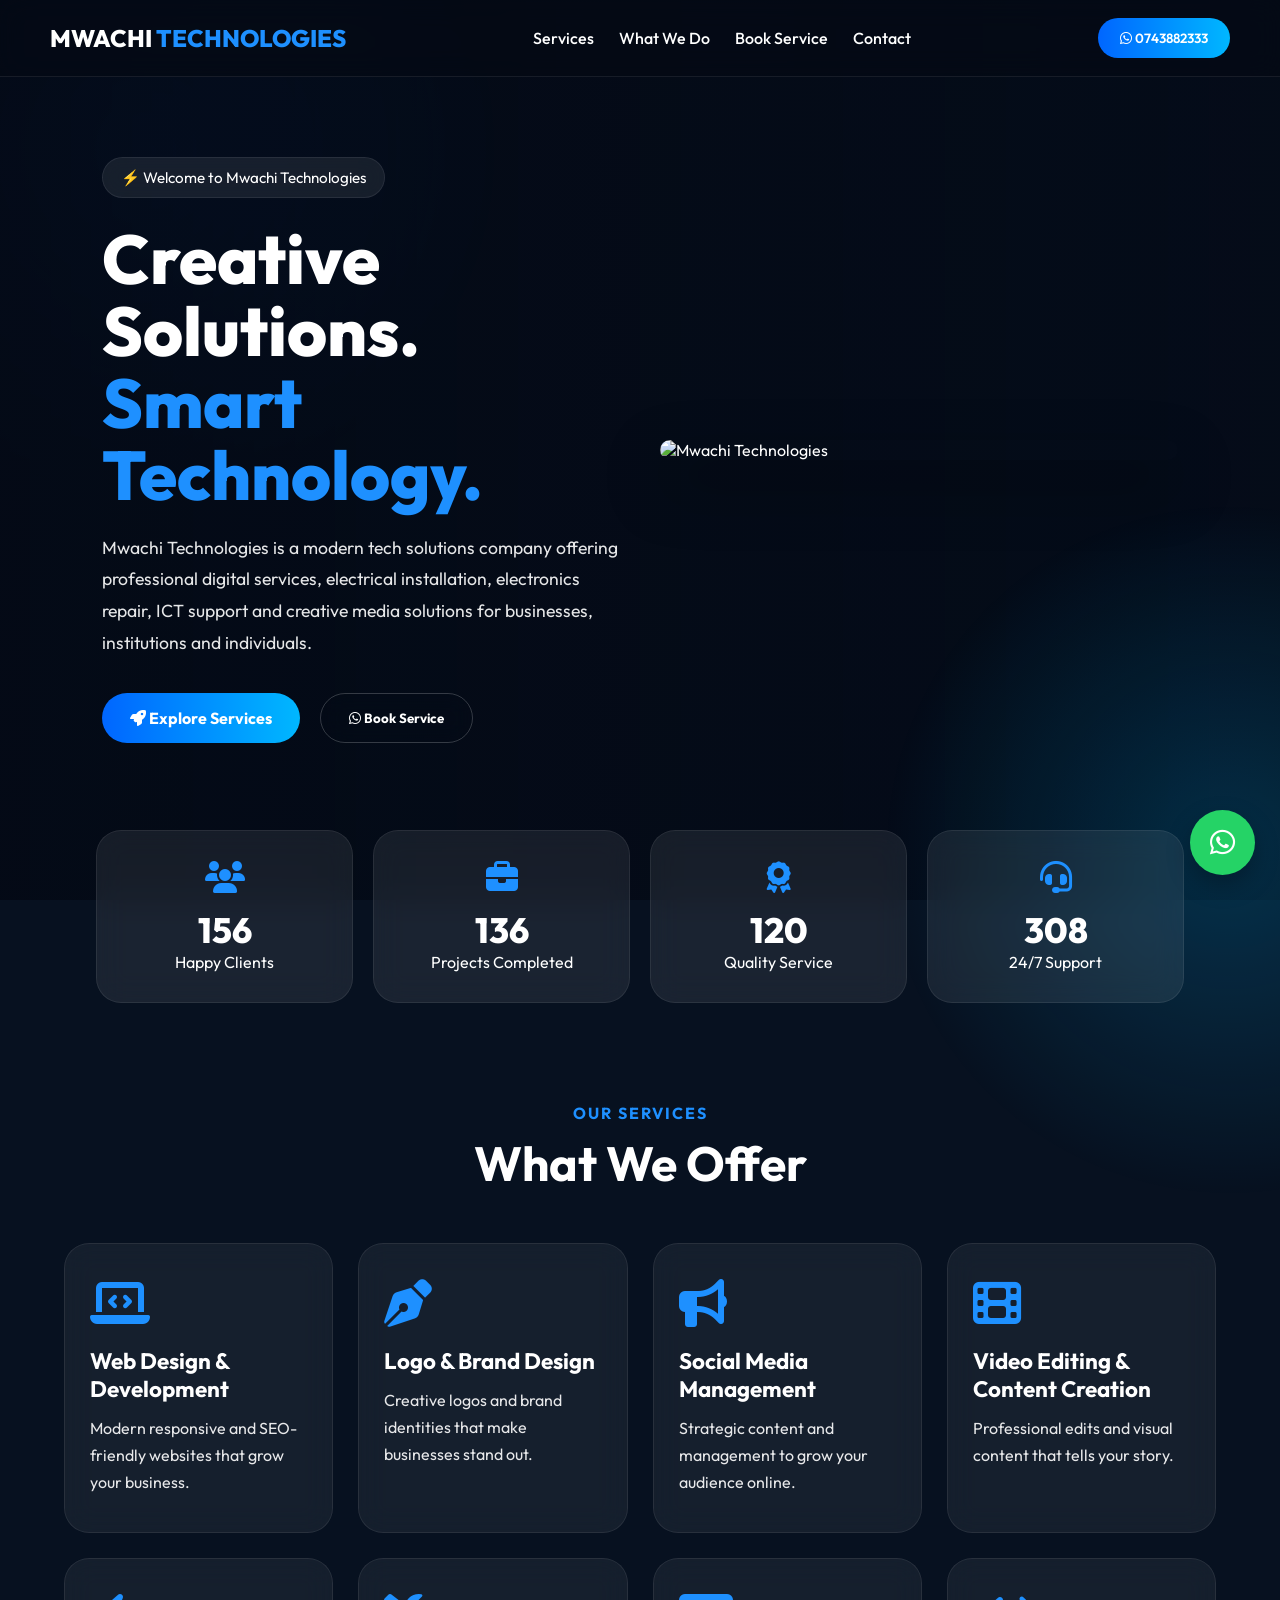
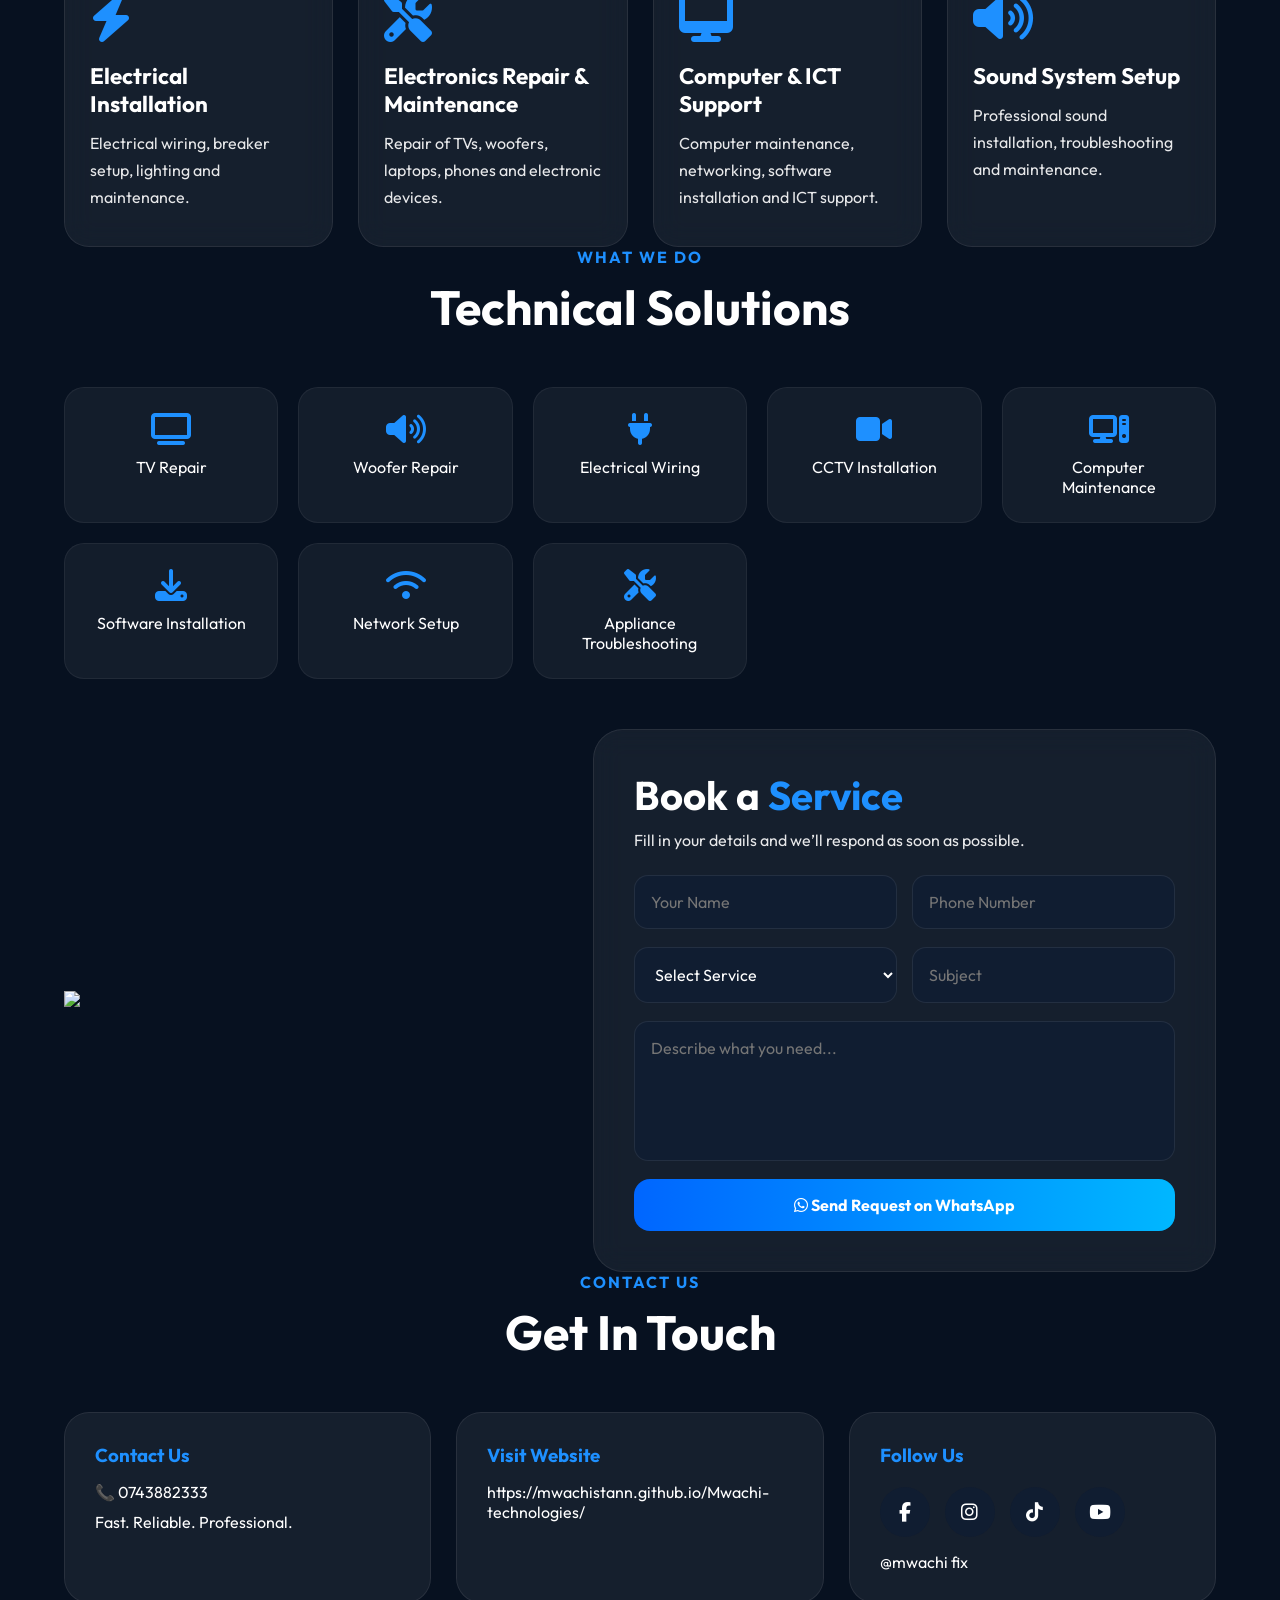
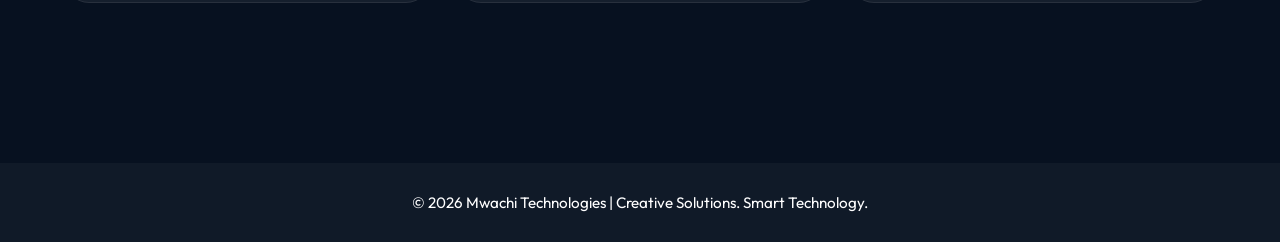
==== index.html @ 1b91a460 "Add files via upload" ====
<!DOCTYPE html>
<html lang="en">
<head>

<meta charset="UTF-8">
<meta name="viewport" content="width=device-width, initial-scale=1.0">

<title>Mwachi Technologies</title>

<!-- GOOGLE FONT -->
<link rel="preconnect" href="https://fonts.googleapis.com">
<link href="https://fonts.googleapis.com/css2?family=Outfit:wght@300;400;500;600;700;800&display=swap" rel="stylesheet">

<!-- FONT AWESOME -->
<link rel="stylesheet"
href="https://cdnjs.cloudflare.com/ajax/libs/font-awesome/6.5.2/css/all.min.css"/>

<!-- AOS -->
<link rel="stylesheet"
href="https://unpkg.com/aos@2.3.4/dist/aos.css"/>

<style>

*{
margin:0;
padding:0;
box-sizing:border-box;
font-family:'Outfit',sans-serif;
scroll-behavior:smooth;
}

body{
background:#071120;
color:white;
overflow-x:hidden;
}

/* BACKGROUND LIGHT EFFECTS */

body::before{
content:'';
position:fixed;
width:700px;
height:700px;
background:radial-gradient(circle,#0066ff55,transparent 70%);
top:-200px;
left:-200px;
z-index:-2;
}

body::after{
content:'';
position:fixed;
width:700px;
height:700px;
background:radial-gradient(circle,#00b7ff33,transparent 70%);
bottom:-300px;
right:-300px;
z-index:-2;
}

/* ================= HEADER ================= */

header{
position:fixed;
top:0;
left:0;
width:100%;
padding:18px 50px;
display:flex;
justify-content:space-between;
align-items:center;
background:rgba(5,10,20,0.75);
backdrop-filter:blur(14px);
z-index:1000;
border-bottom:1px solid rgba(255,255,255,0.08);
}

.logo{
display:flex;
align-items:center;
gap:12px;
}

.logo h1{
font-size:1.5rem;
font-weight:800;
line-height:1;
}

.logo span{
color:#1e90ff;
}

nav{
display:flex;
gap:25px;
}

nav button{
background:none;
border:none;
color:white;
font-size:1rem;
cursor:pointer;
transition:0.3s;
font-weight:500;
}

nav button:hover{
color:#1e90ff;
}

/* CONTACT BUTTON */

.header-btn{
background:linear-gradient(90deg,#0066ff,#00b7ff);
padding:12px 22px;
border-radius:30px;
border:none;
color:white;
font-weight:600;
cursor:pointer;
transition:0.3s;
}

.header-btn:hover{
transform:translateY(-3px);
}

/* ================= HERO ================= */

.hero{
min-height:100vh;
display:flex;
align-items:center;
justify-content:space-between;
padding:120px 8%;
gap:40px;
position:relative;
overflow:hidden;
}

/* VIDEO */

.bg-video{
position:absolute;
top:0;
left:0;
width:100%;
height:100%;
object-fit:cover;
z-index:-3;
opacity:0.22;
}

.hero-overlay{
position:absolute;
inset:0;
background:linear-gradient(
90deg,
rgba(4,10,22,0.95),
rgba(4,10,22,0.7)
);
z-index:-2;
}

/* LEFT */

.hero-left{
flex:1;
}

.tag{
display:inline-block;
padding:10px 18px;
border-radius:30px;
background:rgba(255,255,255,0.08);
border:1px solid rgba(255,255,255,0.08);
margin-bottom:25px;
font-size:0.95rem;
backdrop-filter:blur(10px);
}

.hero-left h2{
font-size:4.3rem;
line-height:1.05;
font-weight:800;
margin-bottom:20px;
}

.hero-left h2 span{
color:#1e90ff;
}

.hero-left p{
font-size:1.1rem;
line-height:1.8;
opacity:0.9;
max-width:650px;
}

/* BUTTONS */

.hero-buttons{
display:flex;
gap:20px;
margin-top:35px;
flex-wrap:wrap;
}

.btn-primary{
padding:15px 28px;
border:none;
border-radius:35px;
background:linear-gradient(90deg,#0066ff,#00b7ff);
color:white;
font-weight:700;
cursor:pointer;
font-size:1rem;
transition:0.3s;
}

.btn-primary:hover{
transform:translateY(-5px);
box-shadow:0 10px 30px rgba(0,102,255,0.4);
}

.btn-outline{
padding:15px 28px;
border-radius:35px;
background:transparent;
border:1px solid rgba(255,255,255,0.2);
color:white;
font-weight:700;
cursor:pointer;
transition:0.3s;
backdrop-filter:blur(12px);
}

.btn-outline:hover{
background:rgba(255,255,255,0.08);
}

/* HERO RIGHT */

.hero-right{
flex:1;
display:flex;
justify-content:center;
position:relative;
}

.hero-right img{
width:100%;
max-width:650px;
border-radius:30px;
box-shadow:0 25px 60px rgba(0,0,0,0.4);
}

/* ================= COUNTERS ================= */

.stats{
width:85%;
margin:auto;
margin-top:-70px;
display:grid;
grid-template-columns:repeat(auto-fit,minmax(180px,1fr));
gap:20px;
z-index:5;
position:relative;
}

.stat-card{
padding:30px 20px;
border-radius:25px;
background:rgba(255,255,255,0.08);
border:1px solid rgba(255,255,255,0.08);
backdrop-filter:blur(15px);
text-align:center;
transition:0.4s;
}

.stat-card:hover{
transform:translateY(-8px);
}

.stat-card i{
font-size:2rem;
margin-bottom:15px;
color:#1e90ff;
}

.counter{
font-size:2.2rem;
font-weight:800;
}

/* ================= CONTAINER ================= */

.container{
width:90%;
max-width:1200px;
margin:auto;
padding:100px 0;
}

/* ================= TITLES ================= */

.section-title{
text-align:center;
margin-bottom:50px;
}

.section-title span{
color:#1e90ff;
font-weight:700;
letter-spacing:2px;
}

.section-title h2{
font-size:3rem;
margin-top:10px;
}

/* ================= SERVICES ================= */

.grid{
display:grid;
grid-template-columns:repeat(auto-fit,minmax(250px,1fr));
gap:25px;
}

.service-card{
position:relative;
overflow:hidden;
padding:35px 25px;
border-radius:25px;
background:rgba(255,255,255,0.06);
border:1px solid rgba(255,255,255,0.08);
backdrop-filter:blur(14px);
transition:0.4s;
}

.service-card::before{
content:'';
position:absolute;
top:0;
left:-100%;
width:100%;
height:100%;
background:linear-gradient(
120deg,
transparent,
rgba(255,255,255,0.15),
transparent
);

transition:0.8s;
}

.service-card:hover::before{
left:100%;
}

.service-card:hover{
transform:translateY(-10px);
border-color:#1e90ff;
}

.service-card i{
font-size:3rem;
color:#1e90ff;
margin-bottom:20px;
}

.service-card h3{
font-size:1.4rem;
margin-bottom:12px;
}

.service-card p{
line-height:1.7;
opacity:0.9;
}

/* ================= WHAT WE DO ================= */

.what-grid{
display:grid;
grid-template-columns:repeat(auto-fit,minmax(180px,1fr));
gap:20px;
margin-top:30px;
}

.what-card{
padding:25px;
text-align:center;
border-radius:20px;
background:rgba(255,255,255,0.05);
border:1px solid rgba(255,255,255,0.06);
transition:0.3s;
}

.what-card:hover{
transform:translateY(-8px);
}

.what-card i{
font-size:2rem;
color:#1e90ff;
margin-bottom:12px;
}

/* ================= BOOKING ================= */

.booking{
display:grid;
grid-template-columns:1fr 1fr;
gap:40px;
align-items:center;
margin-top:50px;
}

.booking-left img{
width:100%;
max-width:450px;
}

.booking-right{
padding:40px;
border-radius:30px;
background:rgba(255,255,255,0.06);
backdrop-filter:blur(14px);
border:1px solid rgba(255,255,255,0.08);
}

.booking-right h2{
font-size:2.5rem;
margin-bottom:10px;
}

.booking-right h2 span{
color:#1e90ff;
}

.booking-right p{
opacity:0.9;
margin-bottom:25px;
}

/* FORM */

form{
display:flex;
flex-direction:column;
gap:18px;
}

.form-row{
display:grid;
grid-template-columns:1fr 1fr;
gap:15px;
}

form input,
form select,
form textarea{
padding:16px;
border:none;
outline:none;
border-radius:14px;
background:#101d31;
border:1px solid rgba(255,255,255,0.08);
color:white;
font-size:1rem;
}

form textarea{
height:140px;
resize:none;
}

form button{
padding:16px;
border:none;
border-radius:16px;
background:linear-gradient(90deg,#0066ff,#00b7ff);
color:white;
font-weight:700;
font-size:1rem;
cursor:pointer;
transition:0.3s;
}

form button:hover{
transform:translateY(-5px);
}

/* ================= CONTACT ================= */

.contact-grid{
display:grid;
grid-template-columns:repeat(auto-fit,minmax(250px,1fr));
gap:25px;
margin-top:50px;
}

.contact-card{
padding:30px;
border-radius:25px;
background:rgba(255,255,255,0.06);
border:1px solid rgba(255,255,255,0.08);
}

.contact-card h3{
margin-bottom:15px;
color:#1e90ff;
}

.socials{
display:flex;
gap:15px;
margin-top:20px;
}

.socials a{
width:50px;
height:50px;
display:flex;
justify-content:center;
align-items:center;
border-radius:50%;
background:#101d31;
color:white;
text-decoration:none;
font-size:1.2rem;
transition:0.3s;
}

.socials a:hover{
background:#1e90ff;
transform:translateY(-5px);
}

/* ================= FOOTER ================= */

footer{
padding:30px;
text-align:center;
margin-top:60px;
background:rgba(255,255,255,0.04);
font-size:0.95rem;
}

/* ================= WHATSAPP ================= */

.whatsapp{
position:fixed;
bottom:25px;
right:25px;
width:65px;
height:65px;
display:flex;
justify-content:center;
align-items:center;
background:#25D366;
border-radius:50%;
font-size:1.8rem;
cursor:pointer;
box-shadow:0 10px 25px rgba(0,0,0,0.3);
z-index:999;
}

/* ================= RESPONSIVE ================= */

@media(max-width:950px){

.hero{
flex-direction:column;
padding-top:140px;
text-align:center;
}

.hero-left h2{
font-size:3rem;
}

.booking{
grid-template-columns:1fr;
}

.form-row{
grid-template-columns:1fr;
}

nav{
display:none;
}

header{
padding:18px 20px;
}

}

</style>

</head>

<body>

<!-- HEADER -->

<header>

<div class="logo">
<h1>MWACHI <span>TECHNOLOGIES</span></h1>
</div>

<nav>
<button onclick="scrollToSec('services')">Services</button>
<button onclick="scrollToSec('what')">What We Do</button>
<button onclick="scrollToSec('booking')">Book Service</button>
<button onclick="scrollToSec('contact')">Contact</button>
</nav>

<button class="header-btn" onclick="openWhatsApp()">
<i class="fab fa-whatsapp"></i> 0743882333
</button>

</header>

<!-- HERO -->

<section class="hero">

<!-- VIDEO BACKGROUND -->
<video autoplay muted loop playsinline class="bg-video">
<source src="videos/tech.mp4" type="video/mp4">
</video>

<div class="hero-overlay"></div>

<!-- LEFT -->
<div class="hero-left" data-aos="fade-right">

<div class="tag">
⚡ Welcome to Mwachi Technologies
</div>

<h2>
Creative Solutions.<br>
<span>Smart Technology.</span>
</h2>

<p>
Mwachi Technologies is a modern tech solutions company
offering professional digital services, electrical installation,
electronics repair, ICT support and creative media solutions
for businesses, institutions and individuals.
</p>

<div class="hero-buttons">

<button class="btn-primary"
onclick="scrollToSec('services')">

<i class="fas fa-rocket"></i>
Explore Services

</button>

<button class="btn-outline"
onclick="openWhatsApp()">

<i class="fab fa-whatsapp"></i>
Book Service

</button>

</div>

</div>

<!-- RIGHT -->
<div class="hero-right" data-aos="fade-left">

<img src="images/poster1.png" alt="Mwachi Technologies">

</div>

</section>

<!-- COUNTERS -->

<div class="stats">

<div class="stat-card">
<i class="fas fa-users"></i>
<div class="counter" data-target="167">0</div>
<p>Happy Clients</p>
</div>

<div class="stat-card">
<i class="fas fa-briefcase"></i>
<div class="counter" data-target="136">0</div>
<p>Projects Completed</p>
</div>

<div class="stat-card">
<i class="fas fa-award"></i>
<div class="counter" data-target="120">0</div>
<p>Quality Service</p>
</div>

<div class="stat-card">
<i class="fas fa-headset"></i>
<div class="counter" data-target="365">0</div>
<p> 24/7 Support</p>
</div>

</div>

<div class="container">

<!-- SERVICES -->

<section id="services">

<div class="section-title">

<span>OUR SERVICES</span>

<h2>What We Offer</h2>

</div>

<div class="grid">

<div class="service-card" data-aos="fade-up">
<i class="fas fa-laptop-code"></i>
<h3>Web Design & Development</h3>
<p>
Modern responsive and SEO-friendly websites
that grow your business.
</p>
</div>

<div class="service-card" data-aos="fade-up">
<i class="fas fa-pen-nib"></i>
<h3>Logo & Brand Design</h3>
<p>
Creative logos and brand identities
that make businesses stand out.
</p>
</div>

<div class="service-card" data-aos="fade-up">
<i class="fas fa-bullhorn"></i>
<h3>Social Media Management</h3>
<p>
Strategic content and management
to grow your audience online.
</p>
</div>

<div class="service-card" data-aos="fade-up">
<i class="fas fa-film"></i>
<h3>Video Editing & Content Creation</h3>
<p>
Professional edits and visual content
that tells your story.
</p>
</div>

<div class="service-card" data-aos="fade-up">
<i class="fas fa-bolt"></i>
<h3>Electrical Installation</h3>
<p>
Electrical wiring, breaker setup,
lighting and maintenance.
</p>
</div>

<div class="service-card" data-aos="fade-up">
<i class="fas fa-tools"></i>
<h3>Electronics Repair & Maintenance</h3>
<p>
Repair of TVs, woofers, laptops,
phones and electronic devices.
</p>
</div>

<div class="service-card" data-aos="fade-up">
<i class="fas fa-desktop"></i>
<h3>Computer & ICT Support</h3>
<p>
Computer maintenance, networking,
software installation and ICT support.
</p>
</div>

<div class="service-card" data-aos="fade-up">
<i class="fas fa-volume-up"></i>
<h3>Sound System Setup</h3>
<p>
Professional sound installation,
troubleshooting and maintenance.
</p>
</div>

</div>

</section>

<!-- WHAT WE DO -->

<section id="what">

<div class="section-title">

<span>WHAT WE DO</span>

<h2>Technical Solutions</h2>

</div>

<div class="what-grid">

<div class="what-card">
<i class="fas fa-tv"></i>
<p>TV Repair</p>
</div>

<div class="what-card">
<i class="fas fa-volume-up"></i>
<p>Woofer Repair</p>
</div>

<div class="what-card">
<i class="fas fa-plug"></i>
<p>Electrical Wiring</p>
</div>

<div class="what-card">
<i class="fas fa-video"></i>
<p>CCTV Installation</p>
</div>

<div class="what-card">
<i class="fas fa-computer"></i>
<p>Computer Maintenance</p>
</div>

<div class="what-card">
<i class="fas fa-download"></i>
<p>Software Installation</p>
</div>

<div class="what-card">
<i class="fas fa-wifi"></i>
<p>Network Setup</p>
</div>

<div class="what-card">
<i class="fas fa-screwdriver-wrench"></i>
<p>Appliance Troubleshooting</p>
</div>

</div>

</section>

<!-- BOOKING -->

<section id="booking">

<div class="booking">

<div class="booking-left" data-aos="fade-right">

<img src="images/poster1.png">

</div>

<div class="booking-right" data-aos="fade-left">

<h2>
Book a <span>Service</span>
</h2>

<p>
Fill in your details and we’ll respond
as soon as possible.
</p>

<form onsubmit="sendToWhatsApp(event)">

<div class="form-row">

<input type="text"
id="name"
placeholder="Your Name"
required>

<input type="tel"
id="phone"
placeholder="Phone Number"
required>

</div>

<div class="form-row">

<select id="service" required>

<option value="">
Select Service
</option>

<option>
Website Development
</option>

<option>
Logo Design
</option>

<option>
Social Media Management
</option>

<option>
Electronics Repair
</option>

<option>
Electrical Installation
</option>

<option>
ICT Support
</option>

</select>

<input type="text"
id="subject"
placeholder="Subject">

</div>

<textarea
id="message"
placeholder="Describe what you need..."
required></textarea>

<button type="submit">

<i class="fab fa-whatsapp"></i>
Send Request on WhatsApp

</button>

</form>

</div>

</div>

</section>

<!-- CONTACT -->

<section id="contact">

<div class="section-title">

<span>CONTACT US</span>

<h2>Get In Touch</h2>

</div>

<div class="contact-grid">

<div class="contact-card">

<h3>Contact Us</h3>

<p>
📞 0743882333
</p>

<p style="margin-top:10px;">
Fast. Reliable. Professional.
</p>

</div>

<div class="contact-card">

<h3>Visit Website</h3>

<p>
https://mwachistann.github.io/Mwachi-technologies/
</p>

</div>

<div class="contact-card">

<h3>Follow Us</h3>

<div class="socials">

<a href="#">
<i class="fab fa-facebook-f"></i>
</a>

<a href="#">
<i class="fab fa-instagram"></i>
</a>

<a href="#">
<i class="fab fa-tiktok"></i>
</a>

<a href="#">
<i class="fab fa-youtube"></i>
</a>

</div>

<p style="margin-top:15px;">
@mwachi fix
</p>

</div>

</div>

</section>

</div>

<!-- FOOTER -->

<footer>
© 2026 Mwachi Technologies | Creative Solutions. Smart Technology.
</footer>

<!-- WHATSAPP -->

<div class="whatsapp" onclick="openWhatsApp()">

<i class="fab fa-whatsapp"></i>

</div>

<!-- AOS -->

<script src="https://unpkg.com/aos@2.3.4/dist/aos.js"></script>

<script>

/* AOS */

AOS.init({
duration:1000,
once:true
});

/* COUNTER */

const counters = document.querySelectorAll('.counter');

counters.forEach(counter=>{

counter.innerText='0';

const updateCounter=()=>{

const target=+counter.getAttribute('data-target');

const c=+counter.innerText;

const increment=target/100;

if(c<target){

counter.innerText=`${Math.ceil(c+increment)}`;

setTimeout(updateCounter,20);

}else{

counter.innerText=target;

}

};

updateCounter();

});

/* SCROLL */

function scrollToSec(id){

document.getElementById(id).scrollIntoView({
behavior:'smooth'
});

}

/* WHATSAPP */

function openWhatsApp(){

let msg=encodeURIComponent(
"Hello Mwachi Technologies, I would like more information about your services."
);

window.open(
"https://wa.me/254743882333?text="+msg,
'_blank'
);

}

/* FORM */

function sendToWhatsApp(e){

e.preventDefault();

let name=
document.getElementById('name').value;

let phone=
document.getElementById('phone').value;

let service=
document.getElementById('service').value;

let subject=
document.getElementById('subject').value;

let message=
document.getElementById('message').value;

let text=
`Hello Mwachi Technologies,

Name: ${name}
Phone: ${phone}
Service: ${service}
Subject: ${subject}
Details: ${message}`;

window.open(
`https://wa.me/254743882333?text=${encodeURIComponent(text)}`,
'_blank'
);

}

</script>

</body>
</html>
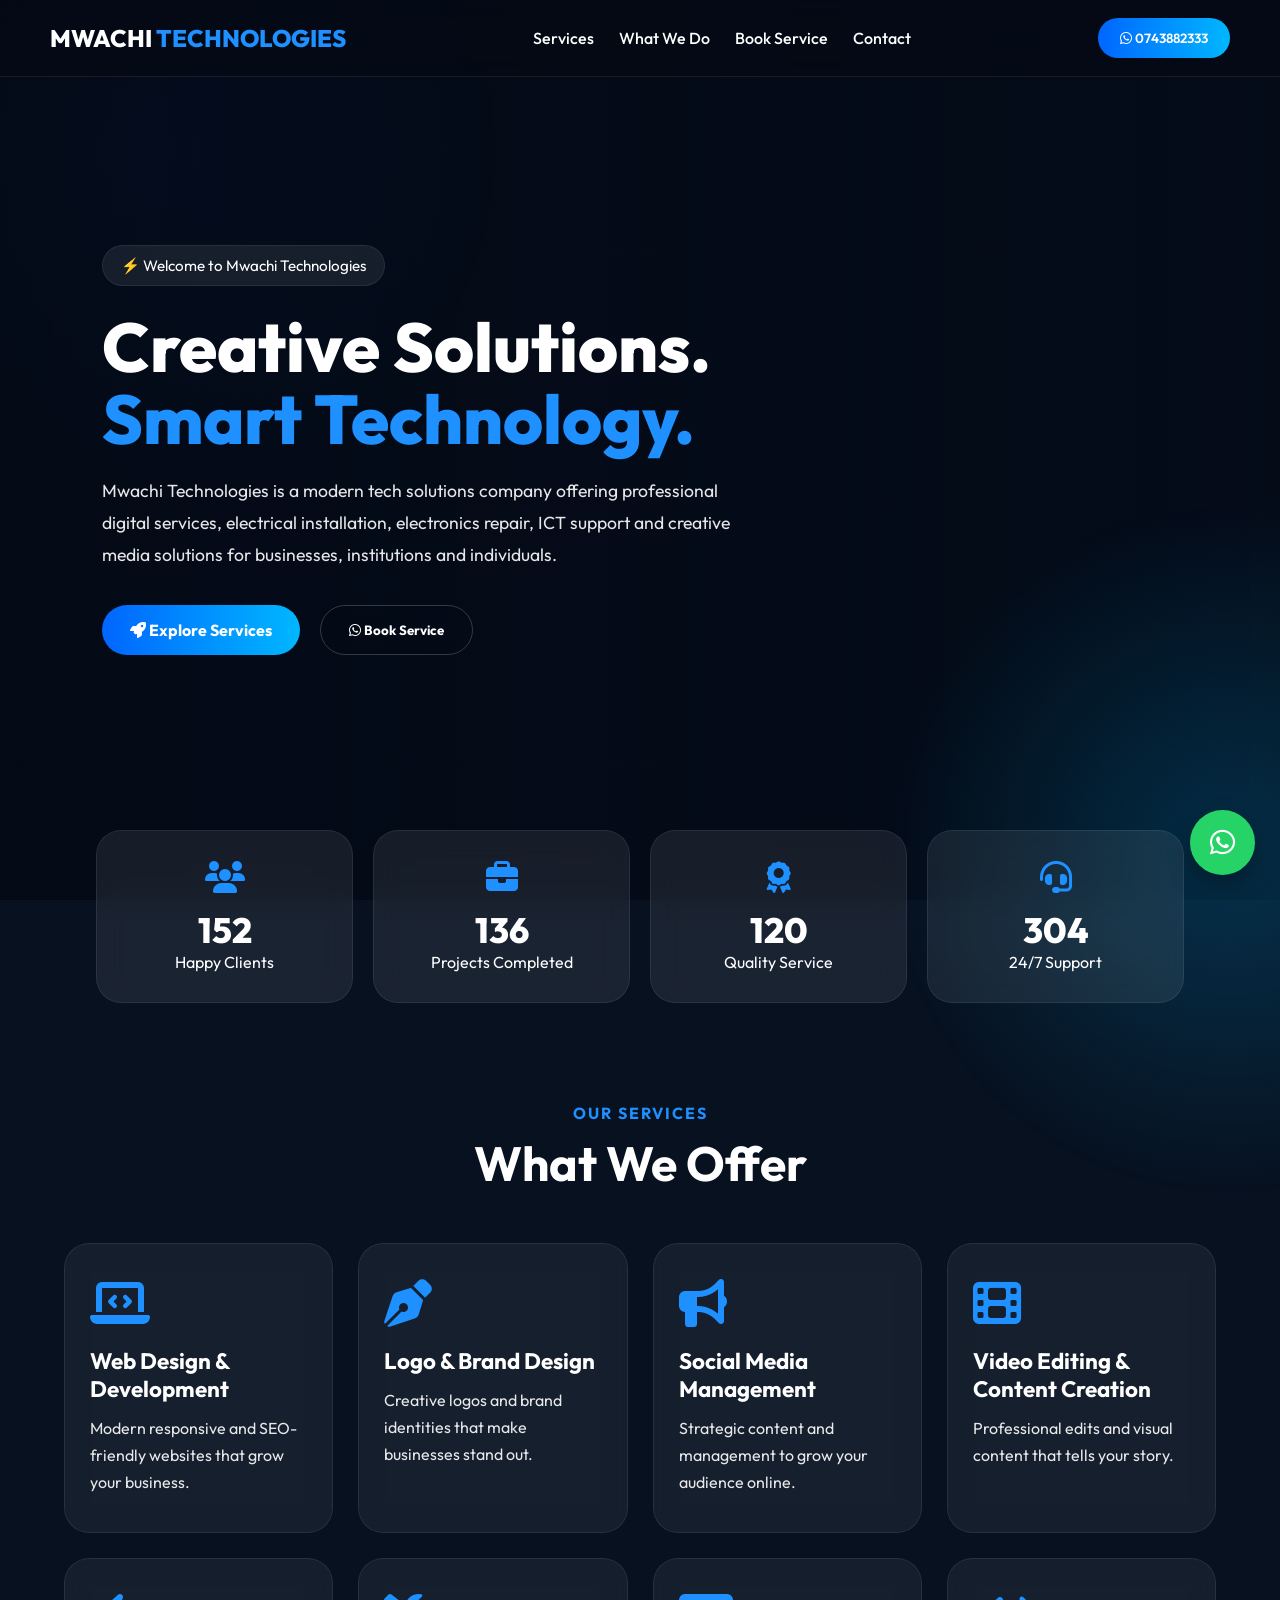
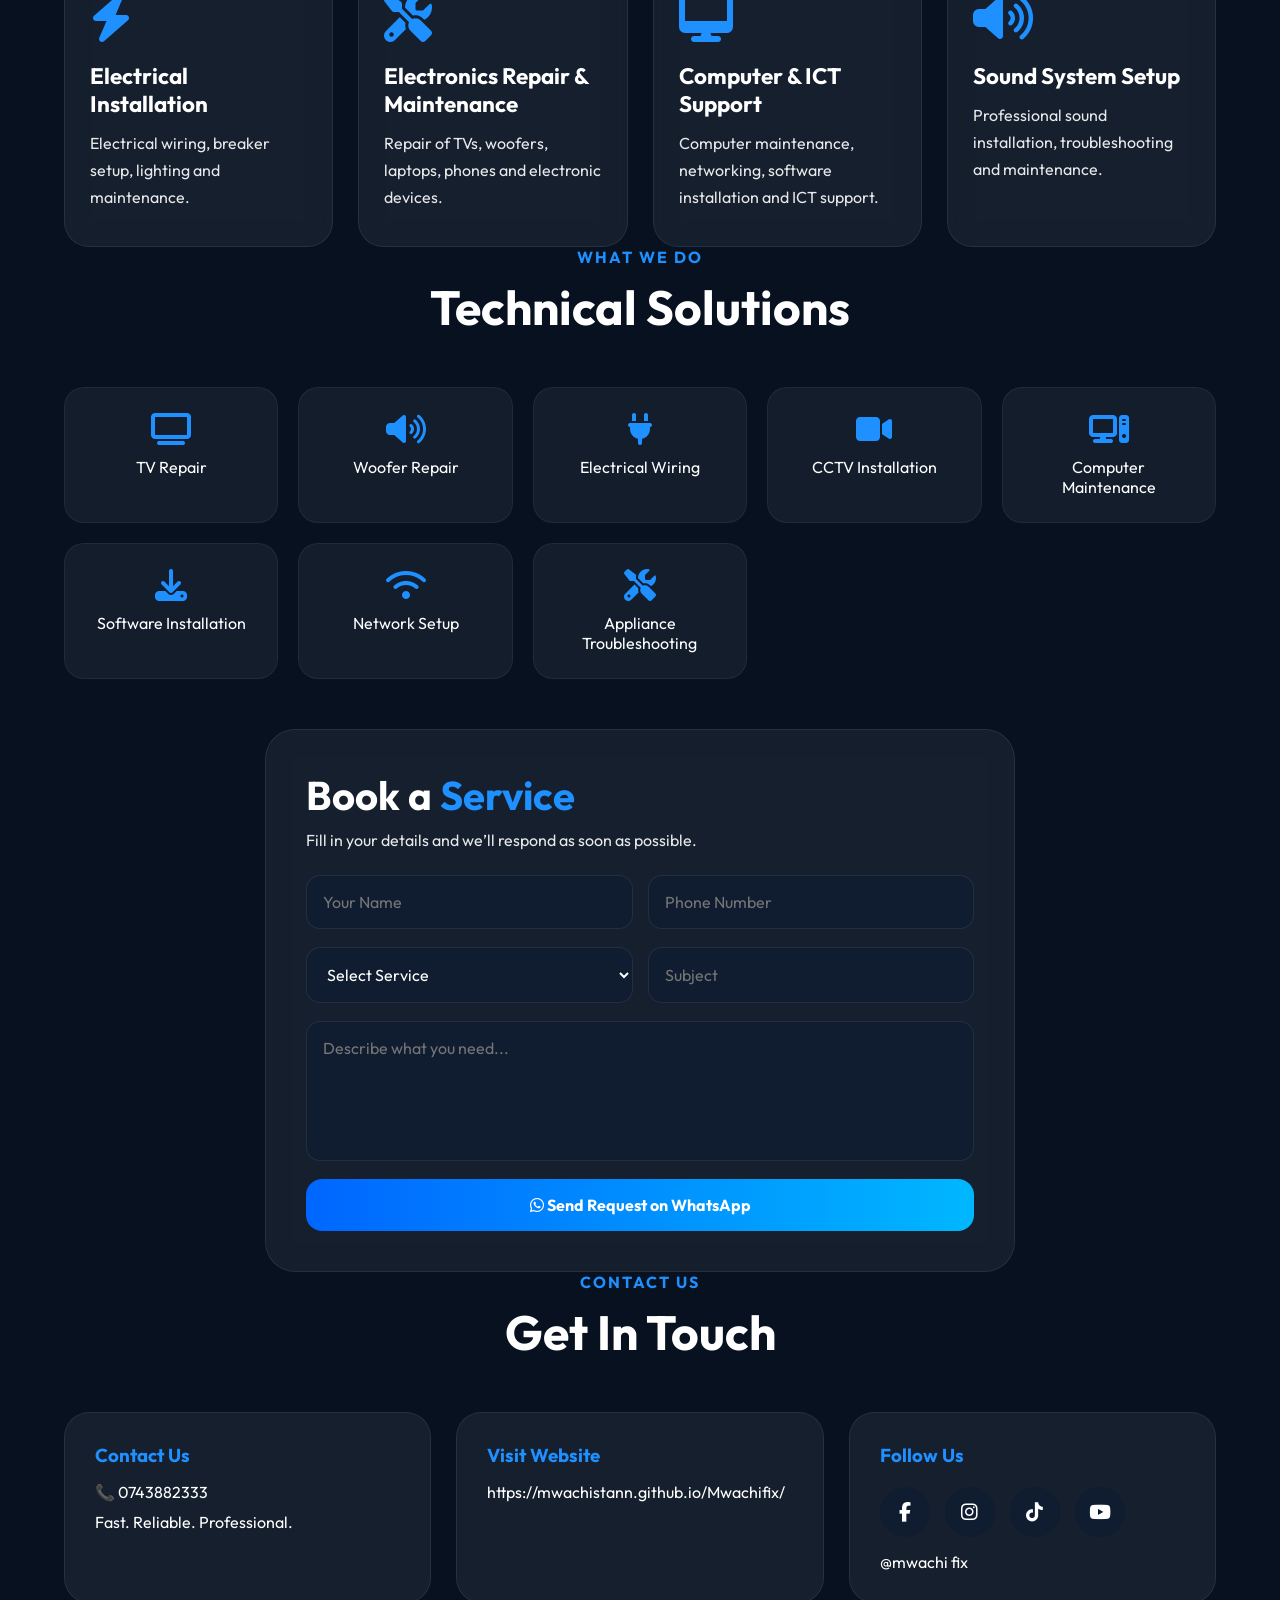
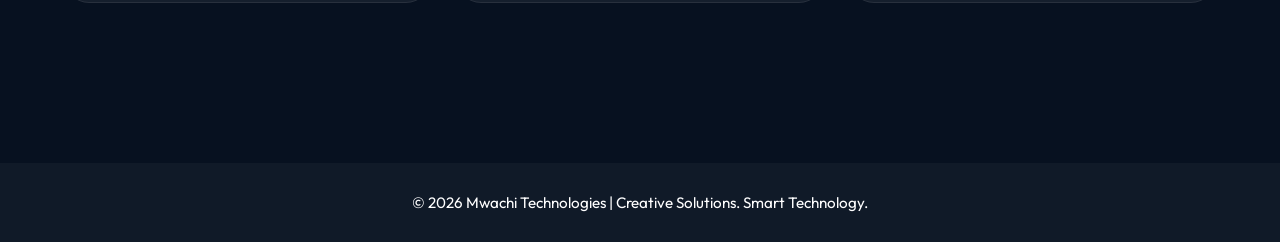
==== commit 7ed8358f: "Change greeting from 'Hello' to 'Goodbye'" ====
--- a/index.html
+++ b/index.html
@@ -242,21 +242,7 @@
 background:rgba(255,255,255,0.08);
 }
 
-/* HERO RIGHT */
-
-.hero-right{
-flex:1;
-display:flex;
-justify-content:center;
-position:relative;
-}
-
-.hero-right img{
-width:100%;
-max-width:650px;
-border-radius:30px;
-box-shadow:0 25px 60px rgba(0,0,0,0.4);
-}
+
 
 /* ================= COUNTERS ================= */
 
@@ -415,19 +401,14 @@
 /* ================= BOOKING ================= */
 
 .booking{
-display:grid;
-grid-template-columns:1fr 1fr;
-gap:40px;
-align-items:center;
+display:flex;
+justify-content:center;
 margin-top:50px;
 }
 
-.booking-left img{
+.booking-right{
 width:100%;
-max-width:450px;
-}
-
-.booking-right{
+max-width:750px;
 padding:40px;
 border-radius:30px;
 background:rgba(255,255,255,0.06);
@@ -684,11 +665,7 @@
 </div>
 
 <!-- RIGHT -->
-<div class="hero-right" data-aos="fade-left">
-
-<img src="images/poster1.png" alt="Mwachi Technologies">
-
-</div>
+
 
 </section>
 
@@ -878,12 +855,6 @@
 
 <div class="booking">
 
-<div class="booking-left" data-aos="fade-right">
-
-<img src="images/poster1.png">
-
-</div>
-
 <div class="booking-right" data-aos="fade-left">
 
 <h2>
@@ -1004,7 +975,7 @@
 <h3>Visit Website</h3>
 
 <p>
-https://mwachistann.github.io/Mwachi-technologies/
+https://mwachistann.github.io/Mwachifix/
 </p>
 
 </div>
@@ -1171,4 +1142,4 @@
 </script>
 
 </body>
-</html>+</html>
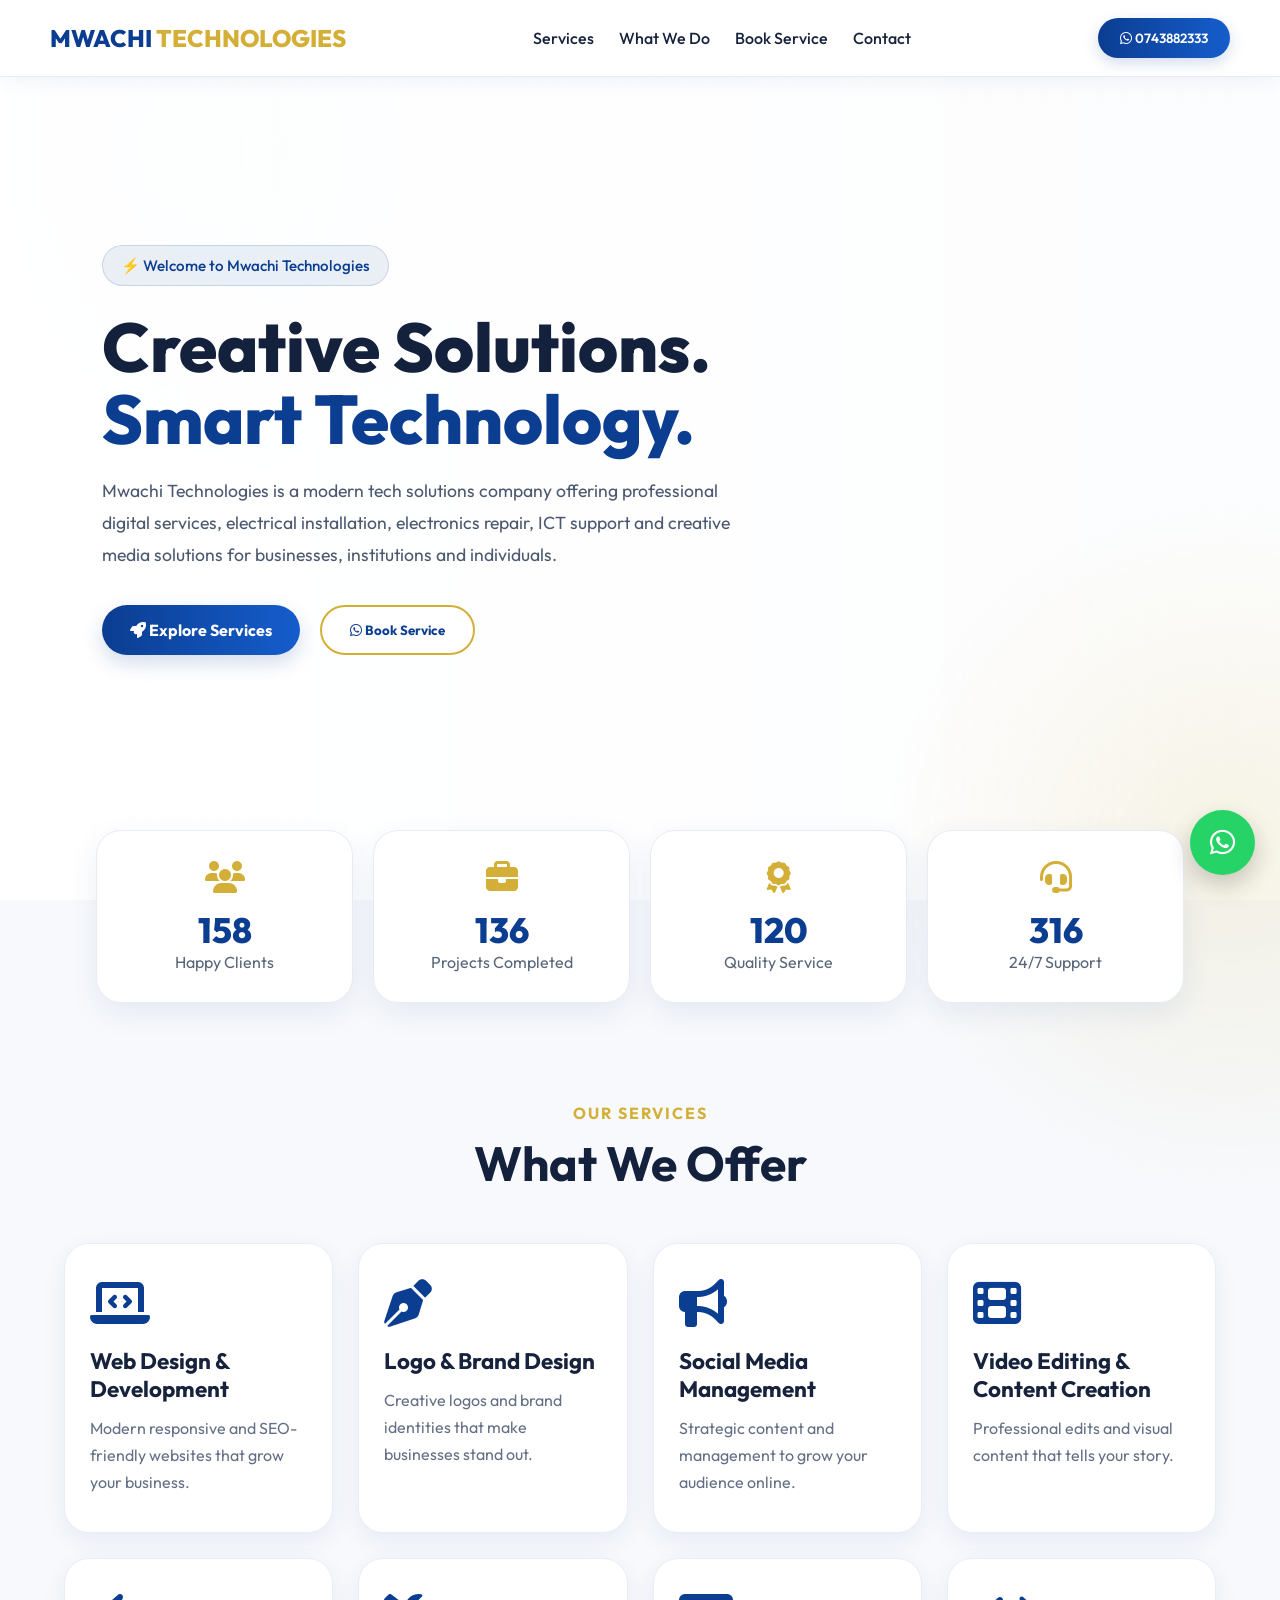
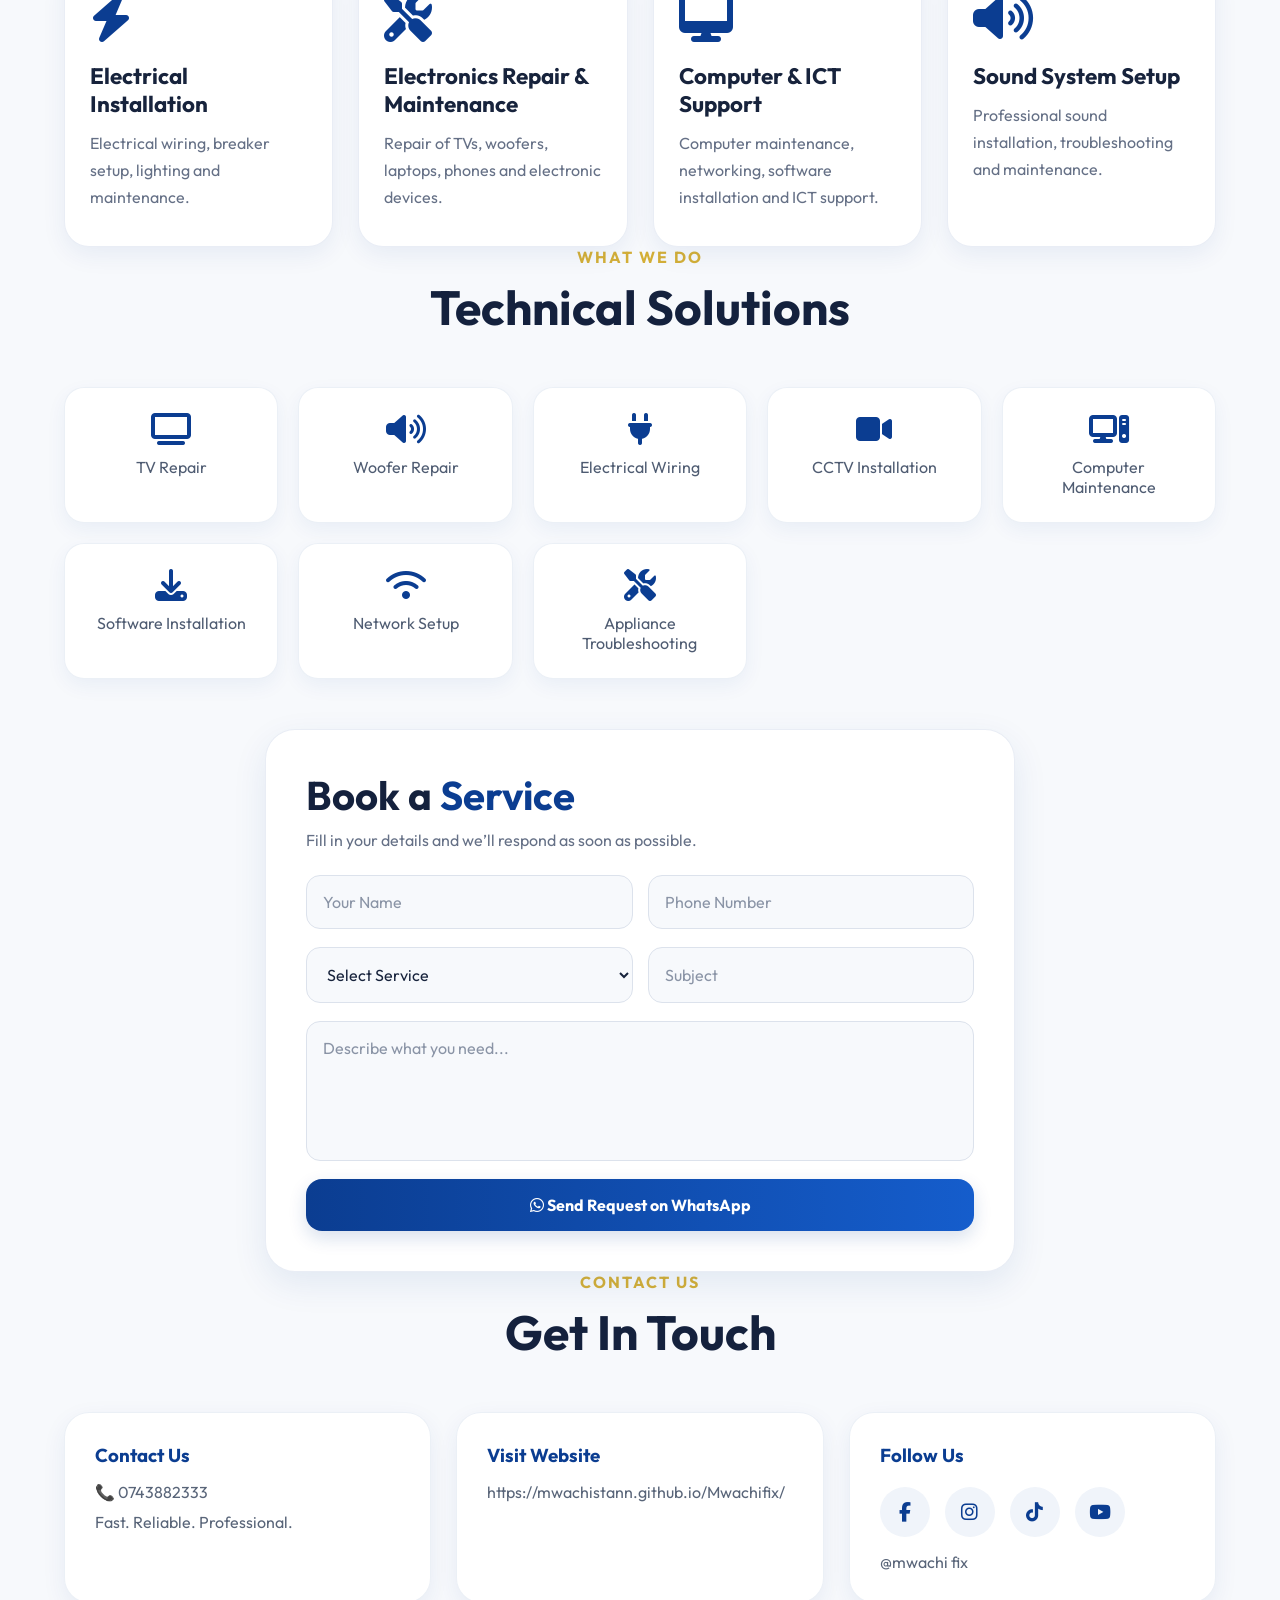
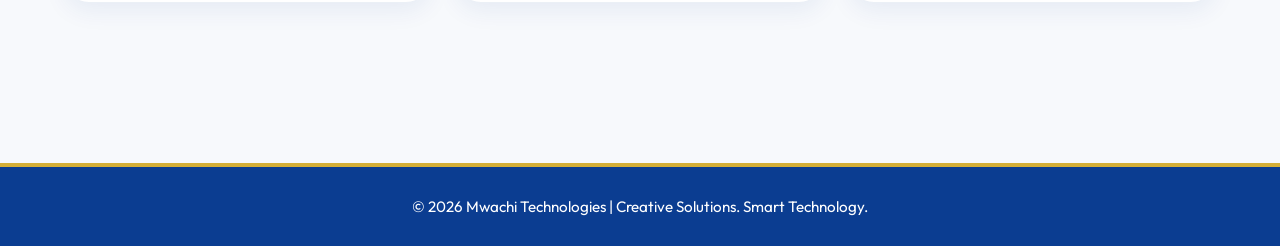
==== commit 3a82f25a: "Add files via upload" ====
--- a/index.html
+++ b/index.html
@@ -1,1145 +1,579 @@
-<!DOCTYPE html>
-<html lang="en">
-<head>
-
-<meta charset="UTF-8">
-<meta name="viewport" content="width=device-width, initial-scale=1.0">
-
-<title>Mwachi Technologies</title>
-
-<!-- GOOGLE FONT -->
-<link rel="preconnect" href="https://fonts.googleapis.com">
-<link href="https://fonts.googleapis.com/css2?family=Outfit:wght@300;400;500;600;700;800&display=swap" rel="stylesheet">
-
-<!-- FONT AWESOME -->
-<link rel="stylesheet"
-href="https://cdnjs.cloudflare.com/ajax/libs/font-awesome/6.5.2/css/all.min.css"/>
-
-<!-- AOS -->
-<link rel="stylesheet"
-href="https://unpkg.com/aos@2.3.4/dist/aos.css"/>
-
-<style>
-
-*{
-margin:0;
-padding:0;
-box-sizing:border-box;
-font-family:'Outfit',sans-serif;
-scroll-behavior:smooth;
-}
-
-body{
-background:#071120;
-color:white;
-overflow-x:hidden;
-}
-
-/* BACKGROUND LIGHT EFFECTS */
-
-body::before{
-content:'';
-position:fixed;
-width:700px;
-height:700px;
-background:radial-gradient(circle,#0066ff55,transparent 70%);
-top:-200px;
-left:-200px;
-z-index:-2;
-}
-
-body::after{
-content:'';
-position:fixed;
-width:700px;
-height:700px;
-background:radial-gradient(circle,#00b7ff33,transparent 70%);
-bottom:-300px;
-right:-300px;
-z-index:-2;
-}
-
-/* ================= HEADER ================= */
-
-header{
-position:fixed;
-top:0;
-left:0;
-width:100%;
-padding:18px 50px;
-display:flex;
-justify-content:space-between;
-align-items:center;
-background:rgba(5,10,20,0.75);
-backdrop-filter:blur(14px);
-z-index:1000;
-border-bottom:1px solid rgba(255,255,255,0.08);
-}
-
-.logo{
-display:flex;
-align-items:center;
-gap:12px;
-}
-
-.logo h1{
-font-size:1.5rem;
-font-weight:800;
-line-height:1;
-}
-
-.logo span{
-color:#1e90ff;
-}
-
-nav{
-display:flex;
-gap:25px;
-}
-
-nav button{
-background:none;
-border:none;
-color:white;
-font-size:1rem;
-cursor:pointer;
-transition:0.3s;
-font-weight:500;
-}
-
-nav button:hover{
-color:#1e90ff;
-}
-
-/* CONTACT BUTTON */
-
-.header-btn{
-background:linear-gradient(90deg,#0066ff,#00b7ff);
-padding:12px 22px;
-border-radius:30px;
-border:none;
-color:white;
-font-weight:600;
-cursor:pointer;
-transition:0.3s;
-}
-
-.header-btn:hover{
-transform:translateY(-3px);
-}
-
-/* ================= HERO ================= */
-
-.hero{
-min-height:100vh;
-display:flex;
-align-items:center;
-justify-content:space-between;
-padding:120px 8%;
-gap:40px;
-position:relative;
-overflow:hidden;
-}
-
-/* VIDEO */
-
-.bg-video{
-position:absolute;
-top:0;
-left:0;
-width:100%;
-height:100%;
-object-fit:cover;
-z-index:-3;
-opacity:0.22;
-}
-
-.hero-overlay{
-position:absolute;
-inset:0;
-background:linear-gradient(
-90deg,
-rgba(4,10,22,0.95),
-rgba(4,10,22,0.7)
-);
-z-index:-2;
-}
-
-/* LEFT */
-
-.hero-left{
-flex:1;
-}
-
-.tag{
-display:inline-block;
-padding:10px 18px;
-border-radius:30px;
-background:rgba(255,255,255,0.08);
-border:1px solid rgba(255,255,255,0.08);
-margin-bottom:25px;
-font-size:0.95rem;
-backdrop-filter:blur(10px);
-}
-
-.hero-left h2{
-font-size:4.3rem;
-line-height:1.05;
-font-weight:800;
-margin-bottom:20px;
-}
-
-.hero-left h2 span{
-color:#1e90ff;
-}
-
-.hero-left p{
-font-size:1.1rem;
-line-height:1.8;
-opacity:0.9;
-max-width:650px;
-}
-
-/* BUTTONS */
-
-.hero-buttons{
-display:flex;
-gap:20px;
-margin-top:35px;
-flex-wrap:wrap;
-}
-
-.btn-primary{
-padding:15px 28px;
-border:none;
-border-radius:35px;
-background:linear-gradient(90deg,#0066ff,#00b7ff);
-color:white;
-font-weight:700;
-cursor:pointer;
-font-size:1rem;
-transition:0.3s;
-}
-
-.btn-primary:hover{
-transform:translateY(-5px);
-box-shadow:0 10px 30px rgba(0,102,255,0.4);
-}
-
-.btn-outline{
-padding:15px 28px;
-border-radius:35px;
-background:transparent;
-border:1px solid rgba(255,255,255,0.2);
-color:white;
-font-weight:700;
-cursor:pointer;
-transition:0.3s;
-backdrop-filter:blur(12px);
-}
-
-.btn-outline:hover{
-background:rgba(255,255,255,0.08);
-}
-
-
-
-/* ================= COUNTERS ================= */
-
-.stats{
-width:85%;
-margin:auto;
-margin-top:-70px;
-display:grid;
-grid-template-columns:repeat(auto-fit,minmax(180px,1fr));
-gap:20px;
-z-index:5;
-position:relative;
-}
-
-.stat-card{
-padding:30px 20px;
-border-radius:25px;
-background:rgba(255,255,255,0.08);
-border:1px solid rgba(255,255,255,0.08);
-backdrop-filter:blur(15px);
-text-align:center;
-transition:0.4s;
-}
-
-.stat-card:hover{
-transform:translateY(-8px);
-}
-
-.stat-card i{
-font-size:2rem;
-margin-bottom:15px;
-color:#1e90ff;
-}
-
-.counter{
-font-size:2.2rem;
-font-weight:800;
-}
-
-/* ================= CONTAINER ================= */
-
-.container{
-width:90%;
-max-width:1200px;
-margin:auto;
-padding:100px 0;
-}
-
-/* ================= TITLES ================= */
-
-.section-title{
-text-align:center;
-margin-bottom:50px;
-}
-
-.section-title span{
-color:#1e90ff;
-font-weight:700;
-letter-spacing:2px;
-}
-
-.section-title h2{
-font-size:3rem;
-margin-top:10px;
-}
-
-/* ================= SERVICES ================= */
-
-.grid{
-display:grid;
-grid-template-columns:repeat(auto-fit,minmax(250px,1fr));
-gap:25px;
-}
-
-.service-card{
-position:relative;
-overflow:hidden;
-padding:35px 25px;
-border-radius:25px;
-background:rgba(255,255,255,0.06);
-border:1px solid rgba(255,255,255,0.08);
-backdrop-filter:blur(14px);
-transition:0.4s;
-}
-
-.service-card::before{
-content:'';
-position:absolute;
-top:0;
-left:-100%;
-width:100%;
-height:100%;
-background:linear-gradient(
-120deg,
-transparent,
-rgba(255,255,255,0.15),
-transparent
-);
-
-transition:0.8s;
-}
-
-.service-card:hover::before{
-left:100%;
-}
-
-.service-card:hover{
-transform:translateY(-10px);
-border-color:#1e90ff;
-}
-
-.service-card i{
-font-size:3rem;
-color:#1e90ff;
-margin-bottom:20px;
-}
-
-.service-card h3{
-font-size:1.4rem;
-margin-bottom:12px;
-}
-
-.service-card p{
-line-height:1.7;
-opacity:0.9;
-}
-
-/* ================= WHAT WE DO ================= */
-
-.what-grid{
-display:grid;
-grid-template-columns:repeat(auto-fit,minmax(180px,1fr));
-gap:20px;
-margin-top:30px;
-}
-
-.what-card{
-padding:25px;
-text-align:center;
-border-radius:20px;
-background:rgba(255,255,255,0.05);
-border:1px solid rgba(255,255,255,0.06);
-transition:0.3s;
-}
-
-.what-card:hover{
-transform:translateY(-8px);
-}
-
-.what-card i{
-font-size:2rem;
-color:#1e90ff;
-margin-bottom:12px;
-}
-
-/* ================= BOOKING ================= */
-
-.booking{
-display:flex;
-justify-content:center;
-margin-top:50px;
-}
-
-.booking-right{
-width:100%;
-max-width:750px;
-padding:40px;
-border-radius:30px;
-background:rgba(255,255,255,0.06);
-backdrop-filter:blur(14px);
-border:1px solid rgba(255,255,255,0.08);
-}
-
-.booking-right h2{
-font-size:2.5rem;
-margin-bottom:10px;
-}
-
-.booking-right h2 span{
-color:#1e90ff;
-}
-
-.booking-right p{
-opacity:0.9;
-margin-bottom:25px;
-}
-
-/* FORM */
-
-form{
-display:flex;
-flex-direction:column;
-gap:18px;
-}
-
-.form-row{
-display:grid;
-grid-template-columns:1fr 1fr;
-gap:15px;
-}
-
-form input,
-form select,
-form textarea{
-padding:16px;
-border:none;
-outline:none;
-border-radius:14px;
-background:#101d31;
-border:1px solid rgba(255,255,255,0.08);
-color:white;
-font-size:1rem;
-}
-
-form textarea{
-height:140px;
-resize:none;
-}
-
-form button{
-padding:16px;
-border:none;
-border-radius:16px;
-background:linear-gradient(90deg,#0066ff,#00b7ff);
-color:white;
-font-weight:700;
-font-size:1rem;
-cursor:pointer;
-transition:0.3s;
-}
-
-form button:hover{
-transform:translateY(-5px);
-}
-
-/* ================= CONTACT ================= */
-
-.contact-grid{
-display:grid;
-grid-template-columns:repeat(auto-fit,minmax(250px,1fr));
-gap:25px;
-margin-top:50px;
-}
-
-.contact-card{
-padding:30px;
-border-radius:25px;
-background:rgba(255,255,255,0.06);
-border:1px solid rgba(255,255,255,0.08);
-}
-
-.contact-card h3{
-margin-bottom:15px;
-color:#1e90ff;
-}
-
-.socials{
-display:flex;
-gap:15px;
-margin-top:20px;
-}
-
-.socials a{
-width:50px;
-height:50px;
-display:flex;
-justify-content:center;
-align-items:center;
-border-radius:50%;
-background:#101d31;
-color:white;
-text-decoration:none;
-font-size:1.2rem;
-transition:0.3s;
-}
-
-.socials a:hover{
-background:#1e90ff;
-transform:translateY(-5px);
-}
-
-/* ================= FOOTER ================= */
-
-footer{
-padding:30px;
-text-align:center;
-margin-top:60px;
-background:rgba(255,255,255,0.04);
-font-size:0.95rem;
-}
-
-/* ================= WHATSAPP ================= */
-
-.whatsapp{
-position:fixed;
-bottom:25px;
-right:25px;
-width:65px;
-height:65px;
-display:flex;
-justify-content:center;
-align-items:center;
-background:#25D366;
-border-radius:50%;
-font-size:1.8rem;
-cursor:pointer;
-box-shadow:0 10px 25px rgba(0,0,0,0.3);
-z-index:999;
-}
-
-/* ================= RESPONSIVE ================= */
-
-@media(max-width:950px){
-
-.hero{
-flex-direction:column;
-padding-top:140px;
-text-align:center;
-}
-
-.hero-left h2{
-font-size:3rem;
-}
-
-.booking{
-grid-template-columns:1fr;
-}
-
-.form-row{
-grid-template-columns:1fr;
-}
-
-nav{
-display:none;
-}
-
-header{
-padding:18px 20px;
-}
-
-}
-
-</style>
-
-</head>
-
-<body>
-
-<!-- HEADER -->
-
-<header>
-
-<div class="logo">
-<h1>MWACHI <span>TECHNOLOGIES</span></h1>
-</div>
-
-<nav>
-<button onclick="scrollToSec('services')">Services</button>
-<button onclick="scrollToSec('what')">What We Do</button>
-<button onclick="scrollToSec('booking')">Book Service</button>
-<button onclick="scrollToSec('contact')">Contact</button>
-</nav>
-
-<button class="header-btn" onclick="openWhatsApp()">
-<i class="fab fa-whatsapp"></i> 0743882333
-</button>
-
-</header>
-
-<!-- HERO -->
-
-<section class="hero">
-
-<!-- VIDEO BACKGROUND -->
-<video autoplay muted loop playsinline class="bg-video">
-<source src="videos/tech.mp4" type="video/mp4">
-</video>
-
-<div class="hero-overlay"></div>
-
-<!-- LEFT -->
-<div class="hero-left" data-aos="fade-right">
-
-<div class="tag">
-⚡ Welcome to Mwachi Technologies
-</div>
-
-<h2>
-Creative Solutions.<br>
-<span>Smart Technology.</span>
-</h2>
-
-<p>
-Mwachi Technologies is a modern tech solutions company
-offering professional digital services, electrical installation,
-electronics repair, ICT support and creative media solutions
-for businesses, institutions and individuals.
-</p>
-
-<div class="hero-buttons">
-
-<button class="btn-primary"
-onclick="scrollToSec('services')">
-
-<i class="fas fa-rocket"></i>
-Explore Services
-
-</button>
-
-<button class="btn-outline"
-onclick="openWhatsApp()">
-
-<i class="fab fa-whatsapp"></i>
-Book Service
-
-</button>
-
-</div>
-
-</div>
-
-<!-- RIGHT -->
-
-
-</section>
-
-<!-- COUNTERS -->
-
-<div class="stats">
-
-<div class="stat-card">
-<i class="fas fa-users"></i>
-<div class="counter" data-target="167">0</div>
-<p>Happy Clients</p>
-</div>
-
-<div class="stat-card">
-<i class="fas fa-briefcase"></i>
-<div class="counter" data-target="136">0</div>
-<p>Projects Completed</p>
-</div>
-
-<div class="stat-card">
-<i class="fas fa-award"></i>
-<div class="counter" data-target="120">0</div>
-<p>Quality Service</p>
-</div>
-
-<div class="stat-card">
-<i class="fas fa-headset"></i>
-<div class="counter" data-target="365">0</div>
-<p> 24/7 Support</p>
-</div>
-
-</div>
-
-<div class="container">
-
-<!-- SERVICES -->
-
-<section id="services">
-
-<div class="section-title">
-
-<span>OUR SERVICES</span>
-
-<h2>What We Offer</h2>
-
-</div>
-
-<div class="grid">
-
-<div class="service-card" data-aos="fade-up">
-<i class="fas fa-laptop-code"></i>
-<h3>Web Design & Development</h3>
-<p>
-Modern responsive and SEO-friendly websites
-that grow your business.
-</p>
-</div>
-
-<div class="service-card" data-aos="fade-up">
-<i class="fas fa-pen-nib"></i>
-<h3>Logo & Brand Design</h3>
-<p>
-Creative logos and brand identities
-that make businesses stand out.
-</p>
-</div>
-
-<div class="service-card" data-aos="fade-up">
-<i class="fas fa-bullhorn"></i>
-<h3>Social Media Management</h3>
-<p>
-Strategic content and management
-to grow your audience online.
-</p>
-</div>
-
-<div class="service-card" data-aos="fade-up">
-<i class="fas fa-film"></i>
-<h3>Video Editing & Content Creation</h3>
-<p>
-Professional edits and visual content
-that tells your story.
-</p>
-</div>
-
-<div class="service-card" data-aos="fade-up">
-<i class="fas fa-bolt"></i>
-<h3>Electrical Installation</h3>
-<p>
-Electrical wiring, breaker setup,
-lighting and maintenance.
-</p>
-</div>
-
-<div class="service-card" data-aos="fade-up">
-<i class="fas fa-tools"></i>
-<h3>Electronics Repair & Maintenance</h3>
-<p>
-Repair of TVs, woofers, laptops,
-phones and electronic devices.
-</p>
-</div>
-
-<div class="service-card" data-aos="fade-up">
-<i class="fas fa-desktop"></i>
-<h3>Computer & ICT Support</h3>
-<p>
-Computer maintenance, networking,
-software installation and ICT support.
-</p>
-</div>
-
-<div class="service-card" data-aos="fade-up">
-<i class="fas fa-volume-up"></i>
-<h3>Sound System Setup</h3>
-<p>
-Professional sound installation,
-troubleshooting and maintenance.
-</p>
-</div>
-
-</div>
-
-</section>
-
-<!-- WHAT WE DO -->
-
-<section id="what">
-
-<div class="section-title">
-
-<span>WHAT WE DO</span>
-
-<h2>Technical Solutions</h2>
-
-</div>
-
-<div class="what-grid">
-
-<div class="what-card">
-<i class="fas fa-tv"></i>
-<p>TV Repair</p>
-</div>
-
-<div class="what-card">
-<i class="fas fa-volume-up"></i>
-<p>Woofer Repair</p>
-</div>
-
-<div class="what-card">
-<i class="fas fa-plug"></i>
-<p>Electrical Wiring</p>
-</div>
-
-<div class="what-card">
-<i class="fas fa-video"></i>
-<p>CCTV Installation</p>
-</div>
-
-<div class="what-card">
-<i class="fas fa-computer"></i>
-<p>Computer Maintenance</p>
-</div>
-
-<div class="what-card">
-<i class="fas fa-download"></i>
-<p>Software Installation</p>
-</div>
-
-<div class="what-card">
-<i class="fas fa-wifi"></i>
-<p>Network Setup</p>
-</div>
-
-<div class="what-card">
-<i class="fas fa-screwdriver-wrench"></i>
-<p>Appliance Troubleshooting</p>
-</div>
-
-</div>
-
-</section>
-
-<!-- BOOKING -->
-
-<section id="booking">
-
-<div class="booking">
-
-<div class="booking-right" data-aos="fade-left">
-
-<h2>
-Book a <span>Service</span>
-</h2>
-
-<p>
-Fill in your details and we’ll respond
-as soon as possible.
-</p>
-
-<form onsubmit="sendToWhatsApp(event)">
-
-<div class="form-row">
-
-<input type="text"
-id="name"
-placeholder="Your Name"
-required>
-
-<input type="tel"
-id="phone"
-placeholder="Phone Number"
-required>
-
-</div>
-
-<div class="form-row">
-
-<select id="service" required>
-
-<option value="">
-Select Service
-</option>
-
-<option>
-Website Development
-</option>
-
-<option>
-Logo Design
-</option>
-
-<option>
-Social Media Management
-</option>
-
-<option>
-Electronics Repair
-</option>
-
-<option>
-Electrical Installation
-</option>
-
-<option>
-ICT Support
-</option>
-
-</select>
-
-<input type="text"
-id="subject"
-placeholder="Subject">
-
-</div>
-
-<textarea
-id="message"
-placeholder="Describe what you need..."
-required></textarea>
-
-<button type="submit">
-
-<i class="fab fa-whatsapp"></i>
-Send Request on WhatsApp
-
-</button>
-
-</form>
-
-</div>
-
-</div>
-
-</section>
-
-<!-- CONTACT -->
-
-<section id="contact">
-
-<div class="section-title">
-
-<span>CONTACT US</span>
-
-<h2>Get In Touch</h2>
-
-</div>
-
-<div class="contact-grid">
-
-<div class="contact-card">
-
-<h3>Contact Us</h3>
-
-<p>
-📞 0743882333
-</p>
-
-<p style="margin-top:10px;">
-Fast. Reliable. Professional.
-</p>
-
-</div>
-
-<div class="contact-card">
-
-<h3>Visit Website</h3>
-
-<p>
-https://mwachistann.github.io/Mwachifix/
-</p>
-
-</div>
-
-<div class="contact-card">
-
-<h3>Follow Us</h3>
-
-<div class="socials">
-
-<a href="#">
-<i class="fab fa-facebook-f"></i>
-</a>
-
-<a href="#">
-<i class="fab fa-instagram"></i>
-</a>
-
-<a href="#">
-<i class="fab fa-tiktok"></i>
-</a>
-
-<a href="#">
-<i class="fab fa-youtube"></i>
-</a>
-
-</div>
-
-<p style="margin-top:15px;">
-@mwachi fix
-</p>
-
-</div>
-
-</div>
-
-</section>
-
-</div>
-
-<!-- FOOTER -->
-
-<footer>
-© 2026 Mwachi Technologies | Creative Solutions. Smart Technology.
-</footer>
-
-<!-- WHATSAPP -->
-
-<div class="whatsapp" onclick="openWhatsApp()">
-
-<i class="fab fa-whatsapp"></i>
-
-</div>
-
-<!-- AOS -->
-
-<script src="https://unpkg.com/aos@2.3.4/dist/aos.js"></script>
-
-<script>
-
-/* AOS */
-
-AOS.init({
-duration:1000,
-once:true
-});
-
-/* COUNTER */
-
-const counters = document.querySelectorAll('.counter');
-
-counters.forEach(counter=>{
-
-counter.innerText='0';
-
-const updateCounter=()=>{
-
-const target=+counter.getAttribute('data-target');
-
-const c=+counter.innerText;
-
-const increment=target/100;
-
-if(c<target){
-
-counter.innerText=`${Math.ceil(c+increment)}`;
-
-setTimeout(updateCounter,20);
-
-}else{
-
-counter.innerText=target;
-
-}
-
-};
-
-updateCounter();
-
-});
-
-/* SCROLL */
-
-function scrollToSec(id){
-
-document.getElementById(id).scrollIntoView({
-behavior:'smooth'
-});
-
-}
-
-/* WHATSAPP */
-
-function openWhatsApp(){
-
-let msg=encodeURIComponent(
-"Hello Mwachi Technologies, I would like more information about your services."
-);
-
-window.open(
-"https://wa.me/254743882333?text="+msg,
-'_blank'
-);
-
-}
-
-/* FORM */
-
-function sendToWhatsApp(e){
-
-e.preventDefault();
-
-let name=
-document.getElementById('name').value;
-
-let phone=
-document.getElementById('phone').value;
-
-let service=
-document.getElementById('service').value;
-
-let subject=
-document.getElementById('subject').value;
-
-let message=
-document.getElementById('message').value;
-
-let text=
-`Hello Mwachi Technologies,
-
-Name: ${name}
-Phone: ${phone}
-Service: ${service}
-Subject: ${subject}
-Details: ${message}`;
-
-window.open(
-`https://wa.me/254743882333?text=${encodeURIComponent(text)}`,
-'_blank'
-);
-
-}
-
-</script>
-
-</body>
-</html>
+<!DOCTYPE html>
+<html lang="en">
+<head>
+
+<meta charset="UTF-8">
+<meta name="viewport" content="width=device-width, initial-scale=1.0">
+
+<title>Mwachi Technologies</title>
+
+<!-- GOOGLE FONT -->
+<link rel="preconnect" href="https://fonts.googleapis.com">
+<link href="https://fonts.googleapis.com/css2?family=Outfit:wght@300;400;500;600;700;800&display=swap" rel="stylesheet">
+
+<!-- FONT AWESOME -->
+<link rel="stylesheet"
+href="https://cdnjs.cloudflare.com/ajax/libs/font-awesome/6.5.2/css/all.min.css"/>
+
+<!-- AOS -->
+<link rel="stylesheet"
+href="https://unpkg.com/aos@2.3.4/dist/aos.css"/>
+
+<link rel="stylesheet" href="style.css">
+
+
+
+</head>
+
+<body>
+
+<!-- HEADER -->
+
+<header>
+
+<div class="logo">
+<h1>MWACHI <span>TECHNOLOGIES</span></h1>
+</div>
+
+<nav>
+<button onclick="scrollToSec('services')">Services</button>
+<button onclick="scrollToSec('what')">What We Do</button>
+<button onclick="scrollToSec('booking')">Book Service</button>
+<button onclick="scrollToSec('contact')">Contact</button>
+</nav>
+
+<button class="header-btn" onclick="openWhatsApp()">
+<i class="fab fa-whatsapp"></i> 0743882333
+</button>
+
+</header>
+
+<!-- HERO -->
+
+<section class="hero">
+
+<!-- VIDEO BACKGROUND -->
+<video autoplay muted loop playsinline class="bg-video">
+<source src="videos/tech.mp4" type="video/mp4">
+</video>
+
+<div class="hero-overlay"></div>
+
+<!-- LEFT -->
+
+<div class="hero-left" data-aos="fade-right">
+
+<div class="tag">
+⚡ Welcome to Mwachi Technologies
+</div>
+
+<h2>
+Creative Solutions.<br>
+<span>Smart Technology.</span>
+</h2>
+
+<p>
+Mwachi Technologies is a modern tech solutions company
+offering professional digital services, electrical installation,
+electronics repair, ICT support and creative media solutions
+for businesses, institutions and individuals.
+</p>
+
+<div class="hero-buttons">
+
+<button class="btn-primary"
+onclick="scrollToSec('services')">
+
+<i class="fas fa-rocket"></i>
+Explore Services
+
+</button>
+
+<button class="btn-outline"
+onclick="openWhatsApp()">
+
+<i class="fab fa-whatsapp"></i>
+Book Service
+
+</button>
+
+</div>
+
+</div>
+
+</section>
+
+<!-- COUNTERS -->
+
+<div class="stats">
+
+<div class="stat-card">
+<i class="fas fa-users"></i>
+<div class="counter" data-target="167">0</div>
+<p>Happy Clients</p>
+</div>
+
+<div class="stat-card">
+<i class="fas fa-briefcase"></i>
+<div class="counter" data-target="136">0</div>
+<p>Projects Completed</p>
+</div>
+
+<div class="stat-card">
+<i class="fas fa-award"></i>
+<div class="counter" data-target="120">0</div>
+<p>Quality Service</p>
+</div>
+
+<div class="stat-card">
+<i class="fas fa-headset"></i>
+<div class="counter" data-target="365">0</div>
+<p>24/7 Support</p>
+</div>
+
+</div>
+
+<div class="container">
+
+<!-- SERVICES -->
+
+<section id="services">
+
+<div class="section-title">
+
+<span>OUR SERVICES</span>
+
+<h2>What We Offer</h2>
+
+</div>
+
+<div class="grid">
+
+<div class="service-card" data-aos="fade-up">
+<i class="fas fa-laptop-code"></i>
+<h3>Web Design & Development</h3>
+<p>
+Modern responsive and SEO-friendly websites
+that grow your business.
+</p>
+</div>
+
+<div class="service-card" data-aos="fade-up">
+<i class="fas fa-pen-nib"></i>
+<h3>Logo & Brand Design</h3>
+<p>
+Creative logos and brand identities
+that make businesses stand out.
+</p>
+</div>
+
+<div class="service-card" data-aos="fade-up">
+<i class="fas fa-bullhorn"></i>
+<h3>Social Media Management</h3>
+<p>
+Strategic content and management
+to grow your audience online.
+</p>
+</div>
+
+<div class="service-card" data-aos="fade-up">
+<i class="fas fa-film"></i>
+<h3>Video Editing & Content Creation</h3>
+<p>
+Professional edits and visual content
+that tells your story.
+</p>
+</div>
+
+<div class="service-card" data-aos="fade-up">
+<i class="fas fa-bolt"></i>
+<h3>Electrical Installation</h3>
+<p>
+Electrical wiring, breaker setup,
+lighting and maintenance.
+</p>
+</div>
+
+<div class="service-card" data-aos="fade-up">
+<i class="fas fa-tools"></i>
+<h3>Electronics Repair & Maintenance</h3>
+<p>
+Repair of TVs, woofers, laptops,
+phones and electronic devices.
+</p>
+</div>
+
+<div class="service-card" data-aos="fade-up">
+<i class="fas fa-desktop"></i>
+<h3>Computer & ICT Support</h3>
+<p>
+Computer maintenance, networking,
+software installation and ICT support.
+</p>
+</div>
+
+<div class="service-card" data-aos="fade-up">
+<i class="fas fa-volume-up"></i>
+<h3>Sound System Setup</h3>
+<p>
+Professional sound installation,
+troubleshooting and maintenance.
+</p>
+</div>
+
+</div>
+
+</section>
+
+<!-- WHAT WE DO -->
+
+<section id="what">
+
+<div class="section-title">
+
+<span>WHAT WE DO</span>
+
+<h2>Technical Solutions</h2>
+
+</div>
+
+<div class="what-grid">
+
+<div class="what-card">
+<i class="fas fa-tv"></i>
+<p>TV Repair</p>
+</div>
+
+<div class="what-card">
+<i class="fas fa-volume-up"></i>
+<p>Woofer Repair</p>
+</div>
+
+<div class="what-card">
+<i class="fas fa-plug"></i>
+<p>Electrical Wiring</p>
+</div>
+
+<div class="what-card">
+<i class="fas fa-video"></i>
+<p>CCTV Installation</p>
+</div>
+
+<div class="what-card">
+<i class="fas fa-computer"></i>
+<p>Computer Maintenance</p>
+</div>
+
+<div class="what-card">
+<i class="fas fa-download"></i>
+<p>Software Installation</p>
+</div>
+
+<div class="what-card">
+<i class="fas fa-wifi"></i>
+<p>Network Setup</p>
+</div>
+
+<div class="what-card">
+<i class="fas fa-screwdriver-wrench"></i>
+<p>Appliance Troubleshooting</p>
+</div>
+
+</div>
+
+</section>
+
+<!-- BOOKING -->
+
+<section id="booking">
+
+<div class="booking">
+
+<div class="booking-right" data-aos="fade-left">
+
+<h2>
+Book a <span>Service</span>
+</h2>
+
+<p>
+Fill in your details and we’ll respond
+as soon as possible.
+</p>
+
+<form onsubmit="sendToWhatsApp(event)">
+
+<div class="form-row">
+
+<input type="text"
+id="name"
+placeholder="Your Name"
+required>
+
+<input type="tel"
+id="phone"
+placeholder="Phone Number"
+required>
+
+</div>
+
+<div class="form-row">
+
+<select id="service" required>
+
+<option value="">
+Select Service
+</option>
+
+<option>
+Website Development
+</option>
+
+<option>
+Logo Design
+</option>
+
+<option>
+Social Media Management
+</option>
+
+<option>
+Electronics Repair
+</option>
+
+<option>
+Electrical Installation
+</option>
+
+<option>
+ICT Support
+</option>
+
+</select>
+
+<input type="text"
+id="subject"
+placeholder="Subject">
+
+</div>
+
+<textarea
+id="message"
+placeholder="Describe what you need..."
+required></textarea>
+
+<button type="submit">
+
+<i class="fab fa-whatsapp"></i>
+Send Request on WhatsApp
+
+</button>
+
+</form>
+
+</div>
+
+</div>
+
+</section>
+
+<!-- CONTACT -->
+
+<section id="contact">
+
+<div class="section-title">
+
+<span>CONTACT US</span>
+
+<h2>Get In Touch</h2>
+
+</div>
+
+<div class="contact-grid">
+
+<div class="contact-card">
+
+<h3>Contact Us</h3>
+
+<p>
+📞 0743882333
+</p>
+
+<p style="margin-top:10px;">
+Fast. Reliable. Professional.
+</p>
+
+</div>
+
+<div class="contact-card">
+
+<h3>Visit Website</h3>
+
+<p>
+https://mwachistann.github.io/Mwachifix/
+</p>
+
+</div>
+
+<div class="contact-card">
+
+<h3>Follow Us</h3>
+
+<div class="socials">
+
+<a href="#">
+<i class="fab fa-facebook-f"></i>
+</a>
+
+<a href="#">
+<i class="fab fa-instagram"></i>
+</a>
+
+<a href="#">
+<i class="fab fa-tiktok"></i>
+</a>
+
+<a href="#">
+<i class="fab fa-youtube"></i>
+</a>
+
+</div>
+
+<p style="margin-top:15px;">
+@mwachi fix
+</p>
+
+</div>
+
+</div>
+
+</section>
+
+</div>
+
+<!-- FOOTER -->
+
+<footer>
+© 2026 Mwachi Technologies | Creative Solutions. Smart Technology.
+</footer>
+
+<!-- WHATSAPP -->
+
+<div class="whatsapp" onclick="openWhatsApp()">
+
+<i class="fab fa-whatsapp"></i>
+
+</div>
+
+<!-- AOS -->
+
+<script src="https://unpkg.com/aos@2.3.4/dist/aos.js"></script>
+
+<script>
+
+/* AOS */
+
+AOS.init({
+duration:1000,
+once:true
+});
+
+/* COUNTER */
+
+const counters = document.querySelectorAll('.counter');
+
+counters.forEach(counter=>{
+
+counter.innerText='0';
+
+const updateCounter=()=>{
+
+const target=+counter.getAttribute('data-target');
+
+const c=+counter.innerText;
+
+const increment=target/100;
+
+if(c<target){
+
+counter.innerText=`${Math.ceil(c+increment)}`;
+
+setTimeout(updateCounter,20);
+
+}else{
+
+counter.innerText=target;
+
+}
+
+};
+
+updateCounter();
+
+});
+
+/* SCROLL */
+
+function scrollToSec(id){
+
+document.getElementById(id).scrollIntoView({
+behavior:'smooth'
+});
+
+}
+
+/* WHATSAPP */
+
+function openWhatsApp(){
+
+let msg=encodeURIComponent(
+"Hello Mwachi Technologies, I would like more information about your services."
+);
+
+window.open(
+"https://wa.me/254743882333?text="+msg,
+'_blank'
+);
+
+}
+
+/* FORM */
+
+function sendToWhatsApp(e){
+
+e.preventDefault();
+
+let name=
+document.getElementById('name').value;
+
+let phone=
+document.getElementById('phone').value;
+
+let service=
+document.getElementById('service').value;
+
+let subject=
+document.getElementById('subject').value;
+
+let message=
+document.getElementById('message').value;
+
+let text=
+`Hello Mwachi Technologies,
+
+Name: ${name}
+Phone: ${phone}
+Service: ${service}
+Subject: ${subject}
+Details: ${message}`;
+
+window.open(
+`https://wa.me/254743882333?text=${encodeURIComponent(text)}`,
+'_blank'
+);
+
+}
+
+</script>
+
+</body>
+</html>
--- a/style.css
+++ b/style.css
@@ -0,0 +1,638 @@
+*{
+margin:0;
+padding:0;
+box-sizing:border-box;
+font-family:'Outfit',sans-serif;
+scroll-behavior:smooth;
+}
+
+body{
+background:#f7f9fc;
+color:#17233c;
+overflow-x:hidden;
+}
+
+/* ================= LIGHT BACKGROUND EFFECTS ================= */
+
+body::before{
+content:'';
+position:fixed;
+width:700px;
+height:700px;
+background:radial-gradient(circle,#0b3d9118,transparent 70%);
+top:-200px;
+left:-200px;
+z-index:-2;
+pointer-events:none;
+}
+
+body::after{
+content:'';
+position:fixed;
+width:700px;
+height:700px;
+background:radial-gradient(circle,#d4af3720,transparent 70%);
+bottom:-300px;
+right:-300px;
+z-index:-2;
+pointer-events:none;
+}
+
+/* ================= HEADER ================= */
+
+header{
+position:fixed;
+top:0;
+left:0;
+width:100%;
+padding:18px 50px;
+display:flex;
+justify-content:space-between;
+align-items:center;
+background:rgba(255,255,255,0.92);
+backdrop-filter:blur(14px);
+-webkit-backdrop-filter:blur(14px);
+z-index:1000;
+border-bottom:1px solid rgba(11,61,145,0.10);
+box-shadow:0 4px 20px rgba(11,61,145,0.06);
+}
+
+.logo{
+display:flex;
+align-items:center;
+gap:12px;
+}
+
+.logo h1{
+font-size:1.5rem;
+font-weight:800;
+line-height:1;
+color:#0b3d91;
+}
+
+.logo span{
+color:#d4af37;
+}
+
+nav{
+display:flex;
+gap:25px;
+}
+
+nav button{
+background:none;
+border:none;
+color:#17233c;
+font-size:1rem;
+cursor:pointer;
+transition:0.3s;
+font-weight:500;
+}
+
+nav button:hover{
+color:#0b3d91;
+}
+
+/* CONTACT BUTTON */
+
+.header-btn{
+background:linear-gradient(90deg,#0b3d91,#155dcc);
+padding:12px 22px;
+border-radius:30px;
+border:none;
+color:white;
+font-weight:600;
+cursor:pointer;
+transition:0.3s;
+box-shadow:0 5px 15px rgba(11,61,145,0.18);
+}
+
+.header-btn:hover{
+transform:translateY(-3px);
+box-shadow:0 8px 22px rgba(11,61,145,0.25);
+}
+
+/* ================= HERO ================= */
+
+.hero{
+min-height:100vh;
+display:flex;
+align-items:center;
+justify-content:space-between;
+padding:120px 8%;
+gap:40px;
+position:relative;
+overflow:hidden;
+}
+
+/* VIDEO */
+
+.bg-video{
+position:absolute;
+top:0;
+left:0;
+width:100%;
+height:100%;
+object-fit:cover;
+z-index:-3;
+opacity:0.18;
+}
+
+.hero-overlay{
+position:absolute;
+inset:0;
+background:linear-gradient(
+90deg,
+rgba(255,255,255,0.96),
+rgba(255,255,255,0.82),
+rgba(255,255,255,0.60)
+);
+z-index:-2;
+}
+
+/* LEFT */
+
+.hero-left{
+flex:1;
+}
+
+.tag{
+display:inline-block;
+padding:10px 18px;
+border-radius:30px;
+background:rgba(11,61,145,0.08);
+border:1px solid rgba(11,61,145,0.15);
+color:#0b3d91;
+margin-bottom:25px;
+font-size:0.95rem;
+backdrop-filter:blur(10px);
+font-weight:500;
+}
+
+.hero-left h2{
+font-size:4.3rem;
+line-height:1.05;
+font-weight:800;
+margin-bottom:20px;
+color:#14213d;
+}
+
+.hero-left h2 span{
+color:#0b3d91;
+}
+
+.hero-left p{
+font-size:1.1rem;
+line-height:1.8;
+color:#4c5870;
+max-width:650px;
+}
+
+/* BUTTONS */
+
+.hero-buttons{
+display:flex;
+gap:20px;
+margin-top:35px;
+flex-wrap:wrap;
+}
+
+.btn-primary{
+padding:15px 28px;
+border:none;
+border-radius:35px;
+background:linear-gradient(90deg,#0b3d91,#155dcc);
+color:white;
+font-weight:700;
+cursor:pointer;
+font-size:1rem;
+transition:0.3s;
+box-shadow:0 8px 20px rgba(11,61,145,0.18);
+}
+
+.btn-primary:hover{
+transform:translateY(-5px);
+box-shadow:0 12px 30px rgba(11,61,145,0.30);
+}
+
+.btn-outline{
+padding:15px 28px;
+border-radius:35px;
+background:white;
+border:2px solid #d4af37;
+color:#0b3d91;
+font-weight:700;
+cursor:pointer;
+transition:0.3s;
+backdrop-filter:blur(12px);
+}
+
+.btn-outline:hover{
+background:#d4af37;
+color:white;
+transform:translateY(-3px);
+}
+
+/* ================= COUNTERS ================= */
+
+.stats{
+width:85%;
+margin:auto;
+margin-top:-70px;
+display:grid;
+grid-template-columns:repeat(auto-fit,minmax(180px,1fr));
+gap:20px;
+z-index:5;
+position:relative;
+}
+
+.stat-card{
+padding:30px 20px;
+border-radius:25px;
+background:rgba(255,255,255,0.96);
+border:1px solid rgba(11,61,145,0.10);
+box-shadow:0 10px 30px rgba(11,61,145,0.08);
+backdrop-filter:blur(15px);
+text-align:center;
+transition:0.4s;
+}
+
+.stat-card:hover{
+transform:translateY(-8px);
+box-shadow:0 15px 35px rgba(11,61,145,0.14);
+}
+
+.stat-card i{
+font-size:2rem;
+margin-bottom:15px;
+color:#d4af37;
+}
+
+.counter{
+font-size:2.2rem;
+font-weight:800;
+color:#0b3d91;
+}
+
+.stat-card p{
+color:#596579;
+}
+
+/* ================= CONTAINER ================= */
+
+.container{
+width:90%;
+max-width:1200px;
+margin:auto;
+padding:100px 0;
+}
+
+/* ================= TITLES ================= */
+
+.section-title{
+text-align:center;
+margin-bottom:50px;
+}
+
+.section-title span{
+color:#d4af37;
+font-weight:700;
+letter-spacing:2px;
+}
+
+.section-title h2{
+font-size:3rem;
+margin-top:10px;
+color:#14213d;
+}
+
+/* ================= SERVICES ================= */
+
+.grid{
+display:grid;
+grid-template-columns:repeat(auto-fit,minmax(250px,1fr));
+gap:25px;
+}
+
+.service-card{
+position:relative;
+overflow:hidden;
+padding:35px 25px;
+border-radius:25px;
+background:#ffffff;
+border:1px solid rgba(11,61,145,0.09);
+box-shadow:0 8px 25px rgba(11,61,145,0.07);
+transition:0.4s;
+}
+
+.service-card::before{
+content:'';
+position:absolute;
+top:0;
+left:-100%;
+width:100%;
+height:100%;
+background:linear-gradient(
+120deg,
+transparent,
+rgba(212,175,55,0.10),
+transparent
+);
+
+transition:0.8s;
+}
+
+.service-card:hover::before{
+left:100%;
+}
+
+.service-card:hover{
+transform:translateY(-10px);
+border-color:#d4af37;
+box-shadow:0 15px 35px rgba(11,61,145,0.13);
+}
+
+.service-card i{
+font-size:3rem;
+color:#0b3d91;
+margin-bottom:20px;
+}
+
+.service-card h3{
+font-size:1.4rem;
+margin-bottom:12px;
+color:#17233c;
+}
+
+.service-card p{
+line-height:1.7;
+color:#657086;
+}
+
+/* ================= WHAT WE DO ================= */
+
+.what-grid{
+display:grid;
+grid-template-columns:repeat(auto-fit,minmax(180px,1fr));
+gap:20px;
+margin-top:30px;
+}
+
+.what-card{
+padding:25px;
+text-align:center;
+border-radius:20px;
+background:#ffffff;
+border:1px solid rgba(11,61,145,0.08);
+box-shadow:0 7px 20px rgba(11,61,145,0.06);
+transition:0.3s;
+}
+
+.what-card:hover{
+transform:translateY(-8px);
+border-color:#d4af37;
+box-shadow:0 12px 25px rgba(11,61,145,0.12);
+}
+
+.what-card i{
+font-size:2rem;
+color:#0b3d91;
+margin-bottom:12px;
+}
+
+.what-card p{
+color:#4f5c72;
+}
+
+/* ================= BOOKING ================= */
+
+.booking{
+display:flex;
+justify-content:center;
+margin-top:50px;
+}
+
+.booking-right{
+width:100%;
+max-width:750px;
+padding:40px;
+border-radius:30px;
+background:#ffffff;
+box-shadow:0 12px 35px rgba(11,61,145,0.09);
+border:1px solid rgba(11,61,145,0.09);
+}
+
+.booking-right h2{
+font-size:2.5rem;
+margin-bottom:10px;
+color:#14213d;
+}
+
+.booking-right h2 span{
+color:#0b3d91;
+}
+
+.booking-right p{
+color:#657086;
+margin-bottom:25px;
+}
+
+/* FORM */
+
+form{
+display:flex;
+flex-direction:column;
+gap:18px;
+}
+
+.form-row{
+display:grid;
+grid-template-columns:1fr 1fr;
+gap:15px;
+}
+
+form input,
+form select,
+form textarea{
+padding:16px;
+outline:none;
+border-radius:14px;
+background:#f7f9fc;
+border:1px solid #dce2ec;
+color:#17233c;
+font-size:1rem;
+transition:0.3s;
+}
+
+form input:focus,
+form select:focus,
+form textarea:focus{
+border-color:#0b3d91;
+box-shadow:0 0 0 3px rgba(11,61,145,0.08);
+}
+
+form input::placeholder,
+form textarea::placeholder{
+color:#8a94a6;
+}
+
+form textarea{
+height:140px;
+resize:none;
+}
+
+form button{
+padding:16px;
+border:none;
+border-radius:16px;
+background:linear-gradient(90deg,#0b3d91,#155dcc);
+color:white;
+font-weight:700;
+font-size:1rem;
+cursor:pointer;
+transition:0.3s;
+box-shadow:0 7px 18px rgba(11,61,145,0.16);
+}
+
+form button:hover{
+transform:translateY(-5px);
+box-shadow:0 12px 25px rgba(11,61,145,0.25);
+}
+
+/* ================= CONTACT ================= */
+
+.contact-grid{
+display:grid;
+grid-template-columns:repeat(auto-fit,minmax(250px,1fr));
+gap:25px;
+margin-top:50px;
+}
+
+.contact-card{
+padding:30px;
+border-radius:25px;
+background:#ffffff;
+border:1px solid rgba(11,61,145,0.08);
+box-shadow:0 8px 25px rgba(11,61,145,0.07);
+}
+
+.contact-card h3{
+margin-bottom:15px;
+color:#0b3d91;
+}
+
+.contact-card p{
+color:#596579;
+}
+
+.socials{
+display:flex;
+gap:15px;
+margin-top:20px;
+}
+
+.socials a{
+width:50px;
+height:50px;
+display:flex;
+justify-content:center;
+align-items:center;
+border-radius:50%;
+background:#f0f4fa;
+color:#0b3d91;
+text-decoration:none;
+font-size:1.2rem;
+transition:0.3s;
+}
+
+.socials a:hover{
+background:#d4af37;
+color:white;
+transform:translateY(-5px);
+}
+
+/* ================= FOOTER ================= */
+
+footer{
+padding:30px;
+text-align:center;
+margin-top:60px;
+background:#0b3d91;
+color:white;
+font-size:0.95rem;
+border-top:4px solid #d4af37;
+}
+
+/* ================= WHATSAPP ================= */
+
+.whatsapp{
+position:fixed;
+bottom:25px;
+right:25px;
+width:65px;
+height:65px;
+display:flex;
+justify-content:center;
+align-items:center;
+background:#25D366;
+color:white;
+border-radius:50%;
+font-size:1.8rem;
+cursor:pointer;
+box-shadow:0 10px 25px rgba(0,0,0,0.20);
+z-index:999;
+}
+
+.whatsapp:hover{
+transform:scale(1.08);
+}
+
+/* ================= RESPONSIVE ================= */
+
+@media(max-width:950px){
+
+.hero{
+flex-direction:column;
+padding-top:140px;
+text-align:center;
+}
+
+.hero-left h2{
+font-size:3rem;
+}
+
+.hero-left p{
+margin:auto;
+}
+
+.booking{
+grid-template-columns:1fr;
+}
+
+.form-row{
+grid-template-columns:1fr;
+}
+
+nav{
+display:none;
+}
+
+header{
+padding:18px 20px;
+}
+
+.logo h1{
+font-size:1.2rem;
+}
+
+.header-btn{
+padding:10px 15px;
+font-size:0.85rem;
+}
+
+.stats{
+width:90%;
+margin-top:-40px;
+}
+
+}
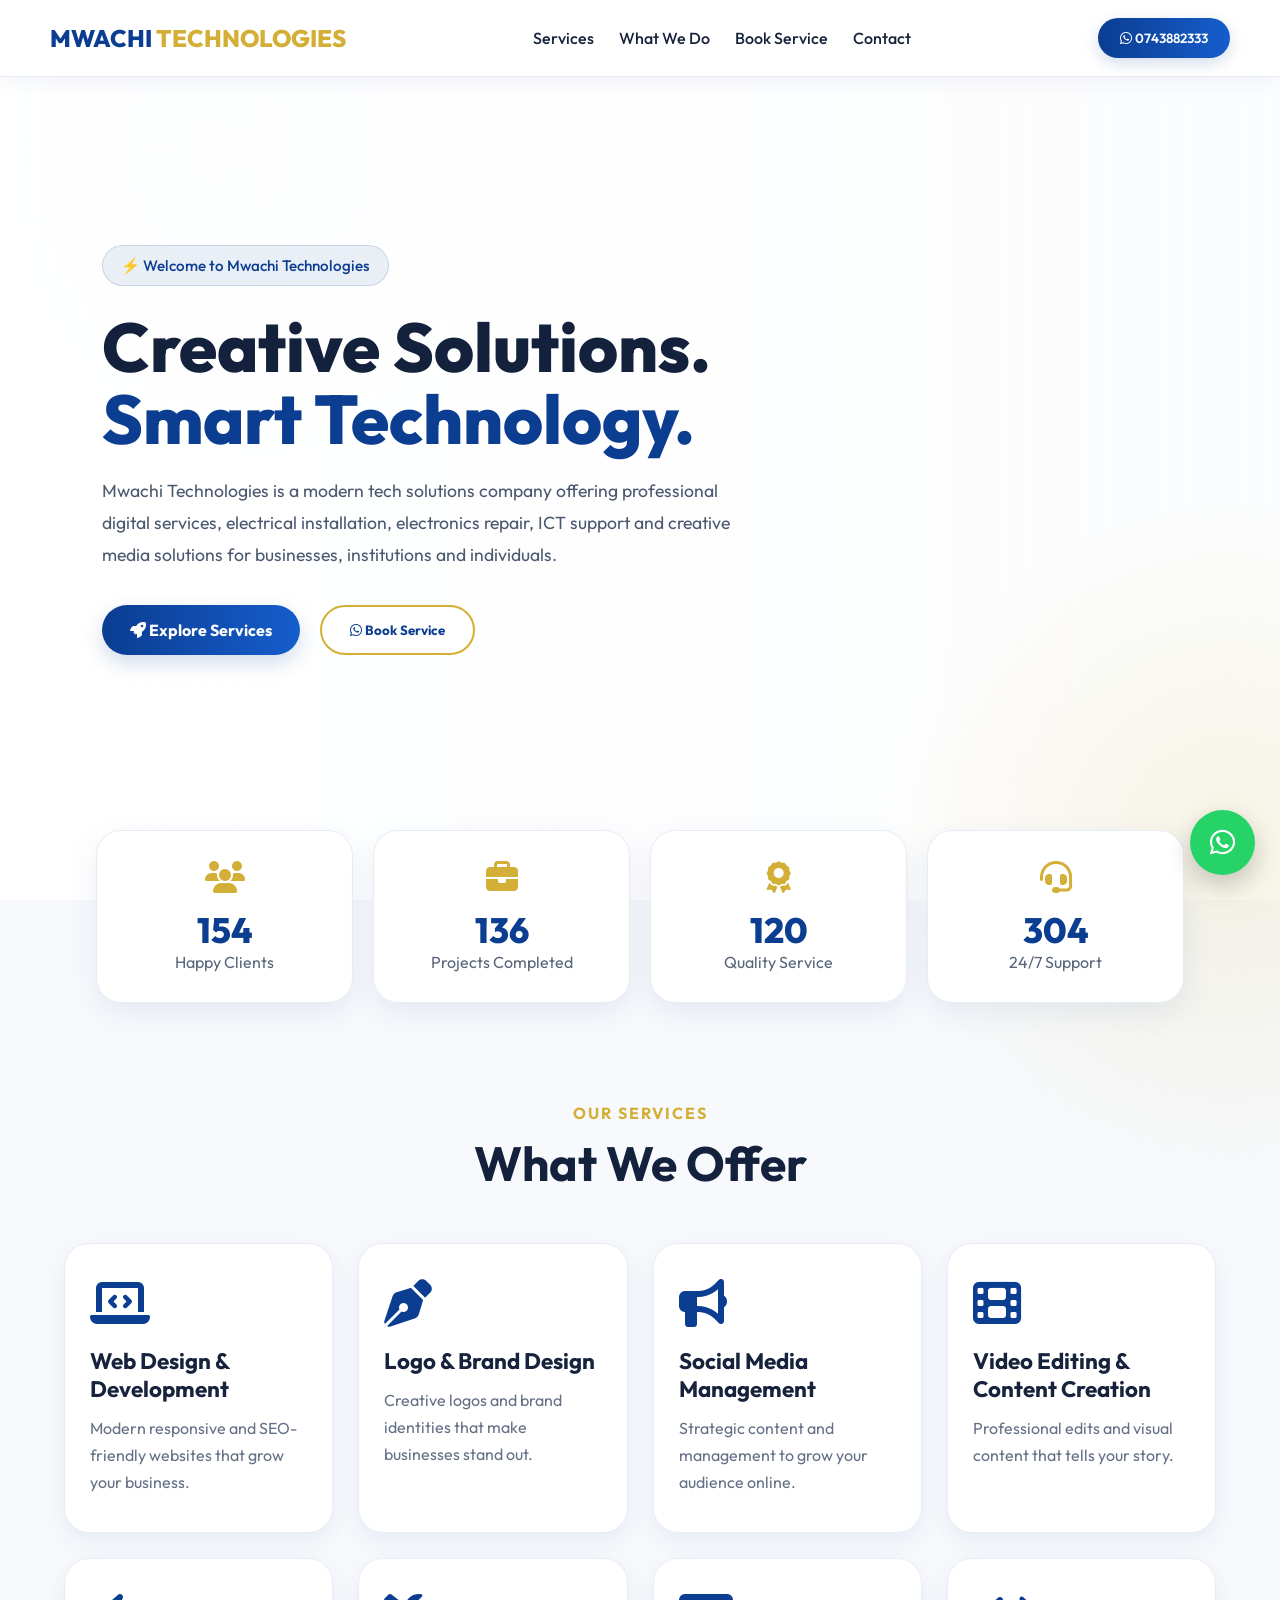
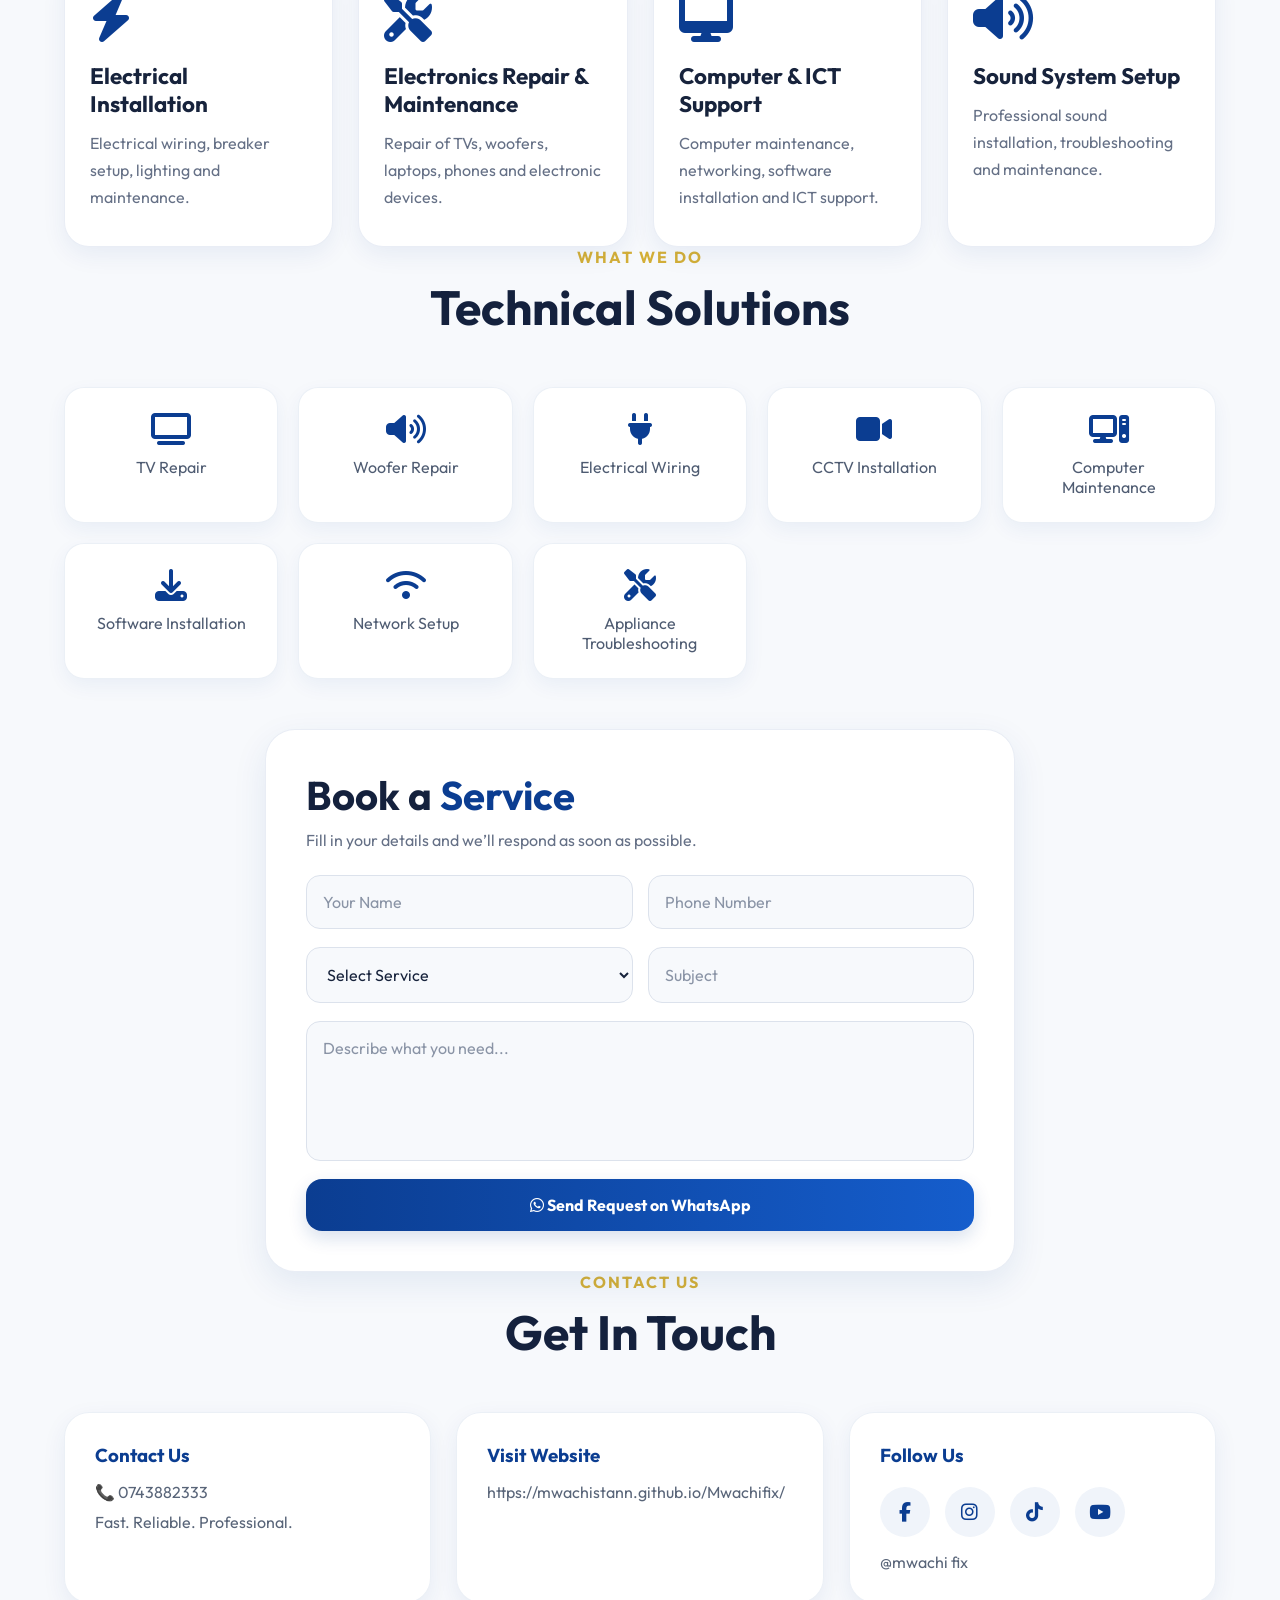
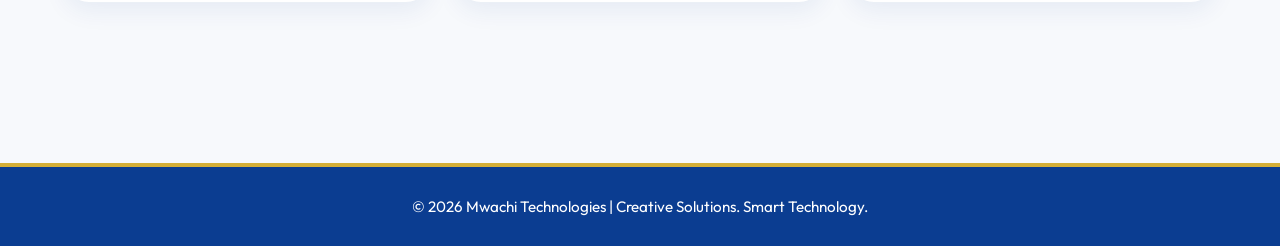
==== commit cce0cda0: "Add alternative video source for background" ====
--- a/index.html
+++ b/index.html
@@ -54,7 +54,8 @@
 
 <!-- VIDEO BACKGROUND -->
 <video autoplay muted loop playsinline class="bg-video">
-<source src="videos/tech.mp4" type="video/mp4">
+    <source src="videos/file.mp4" type="video/mp4">
+    Your browser does not support HTML5 video.
 </video>
 
 <div class="hero-overlay"></div>
@@ -576,4 +577,4 @@
 </script>
 
 </body>
-</html>+</html>
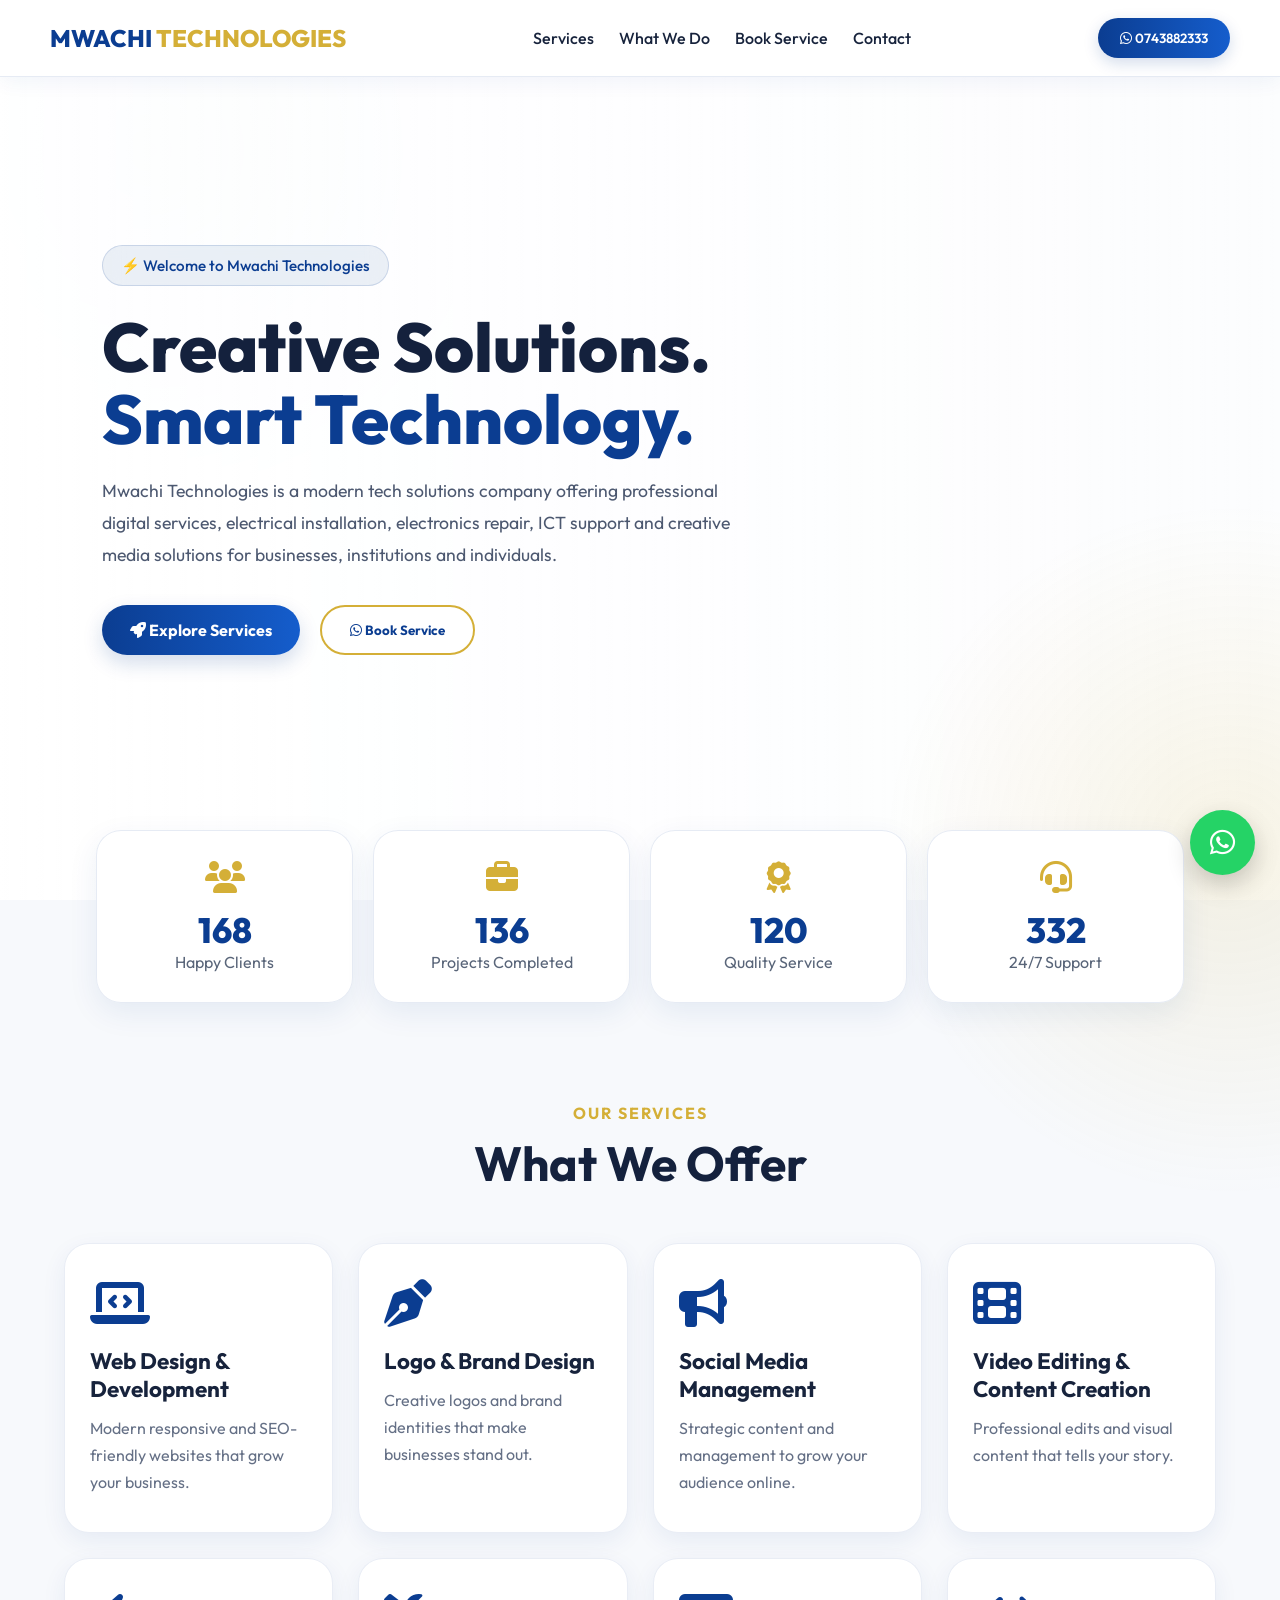
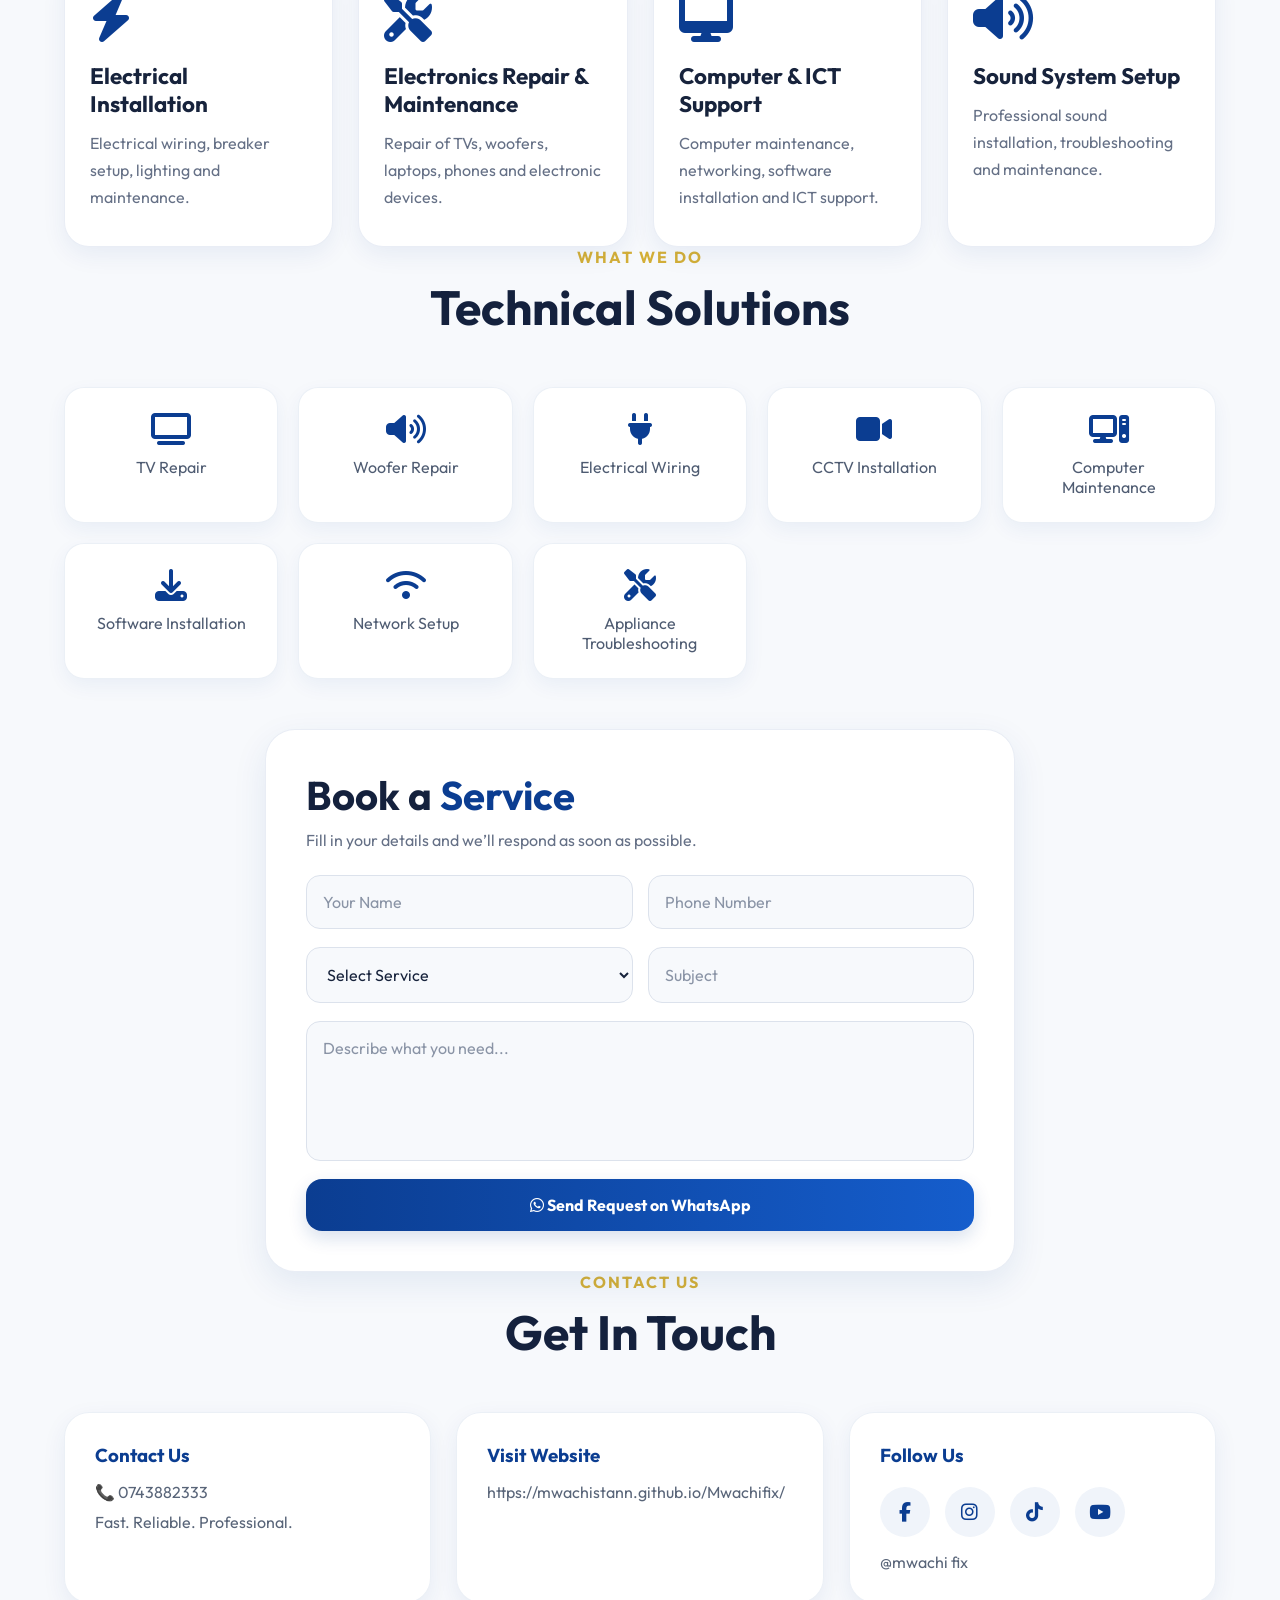
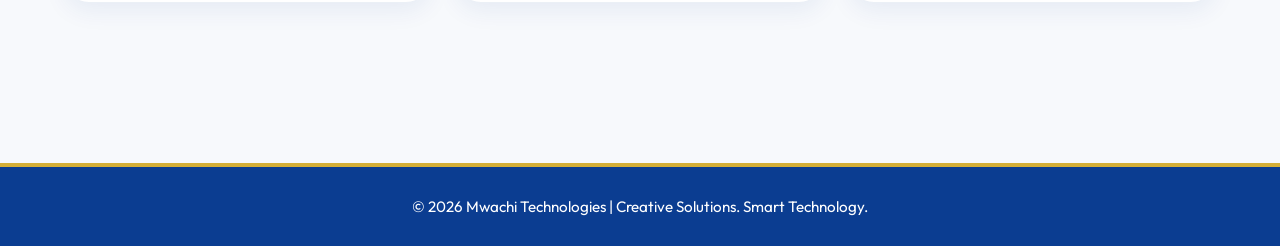
==== commit 62fa5b0c: "Replace video source in index.html" ====
--- a/index.html
+++ b/index.html
@@ -54,8 +54,7 @@
 
 <!-- VIDEO BACKGROUND -->
 <video autoplay muted loop playsinline class="bg-video">
-    <source src="videos/file.mp4" type="video/mp4">
-    Your browser does not support HTML5 video.
+<source src="videos/tech.mp4" type="video/mp4">
 </video>
 
 <div class="hero-overlay"></div>
